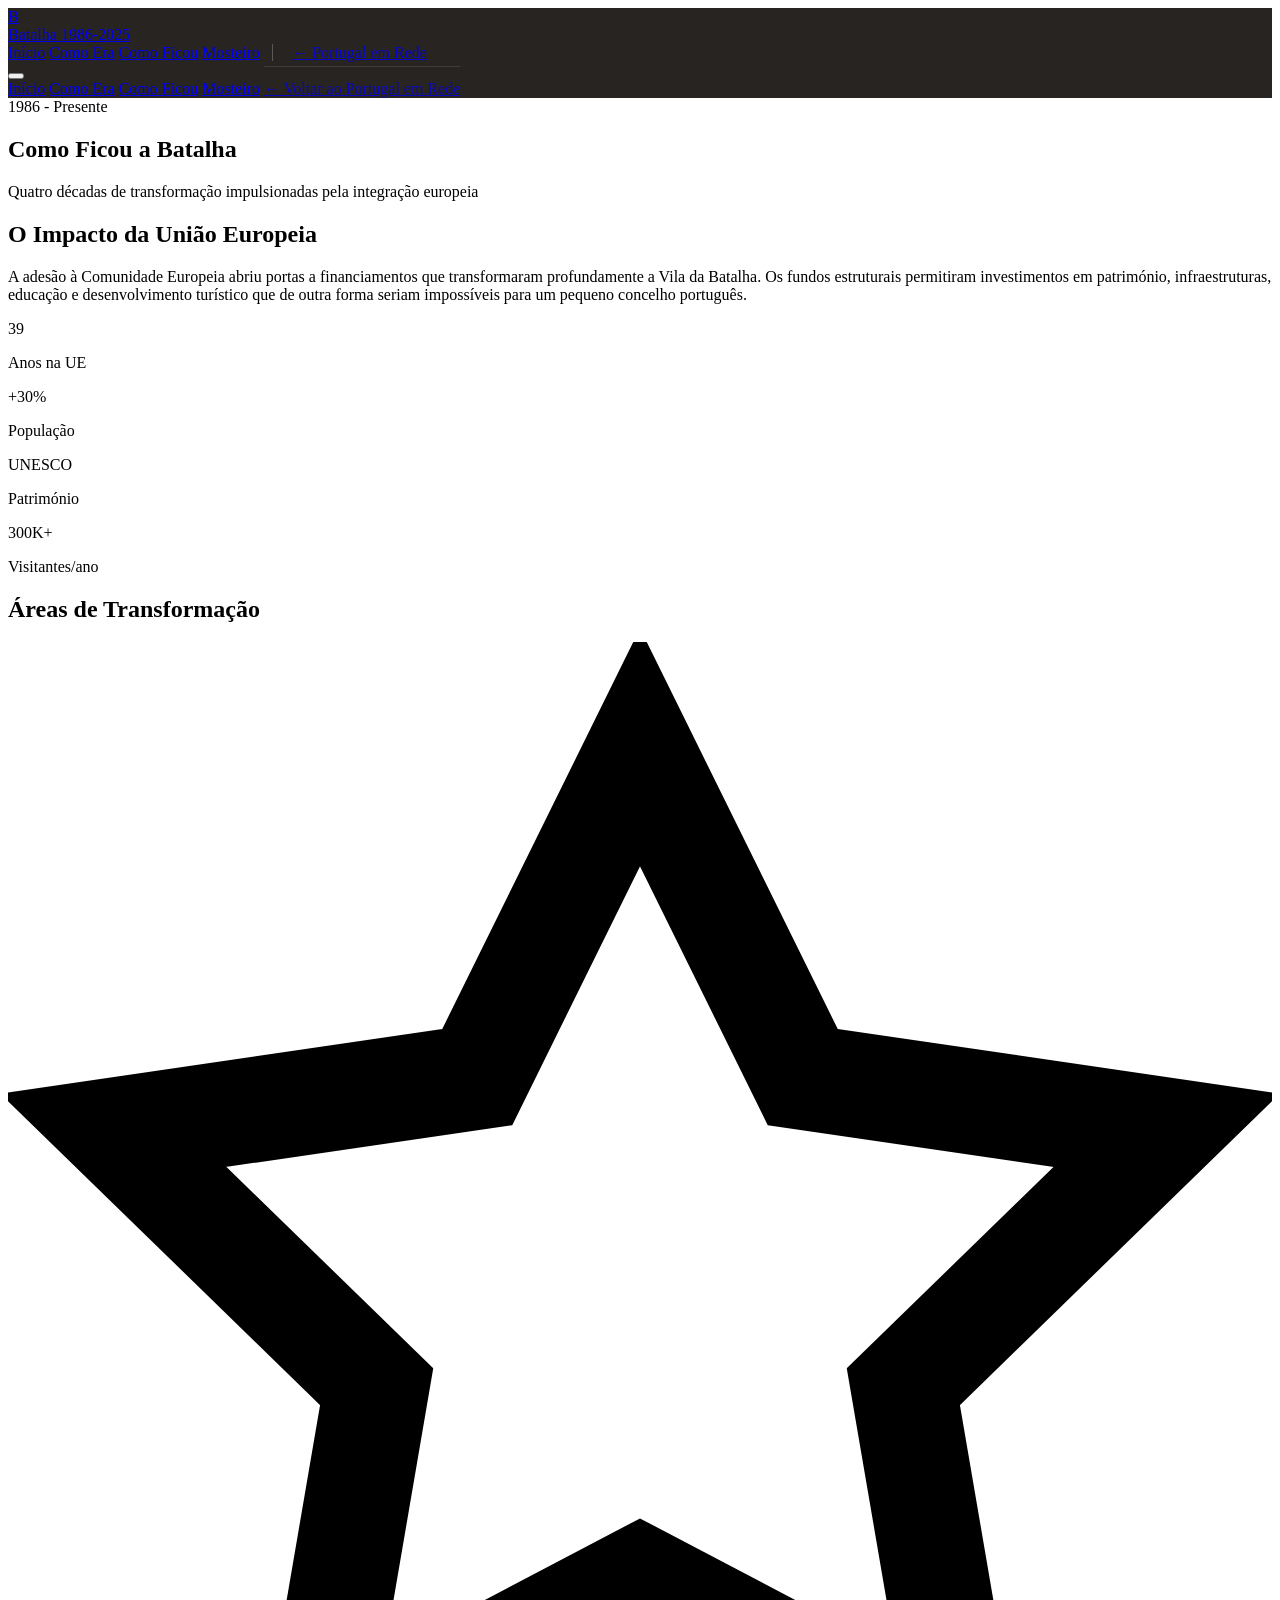
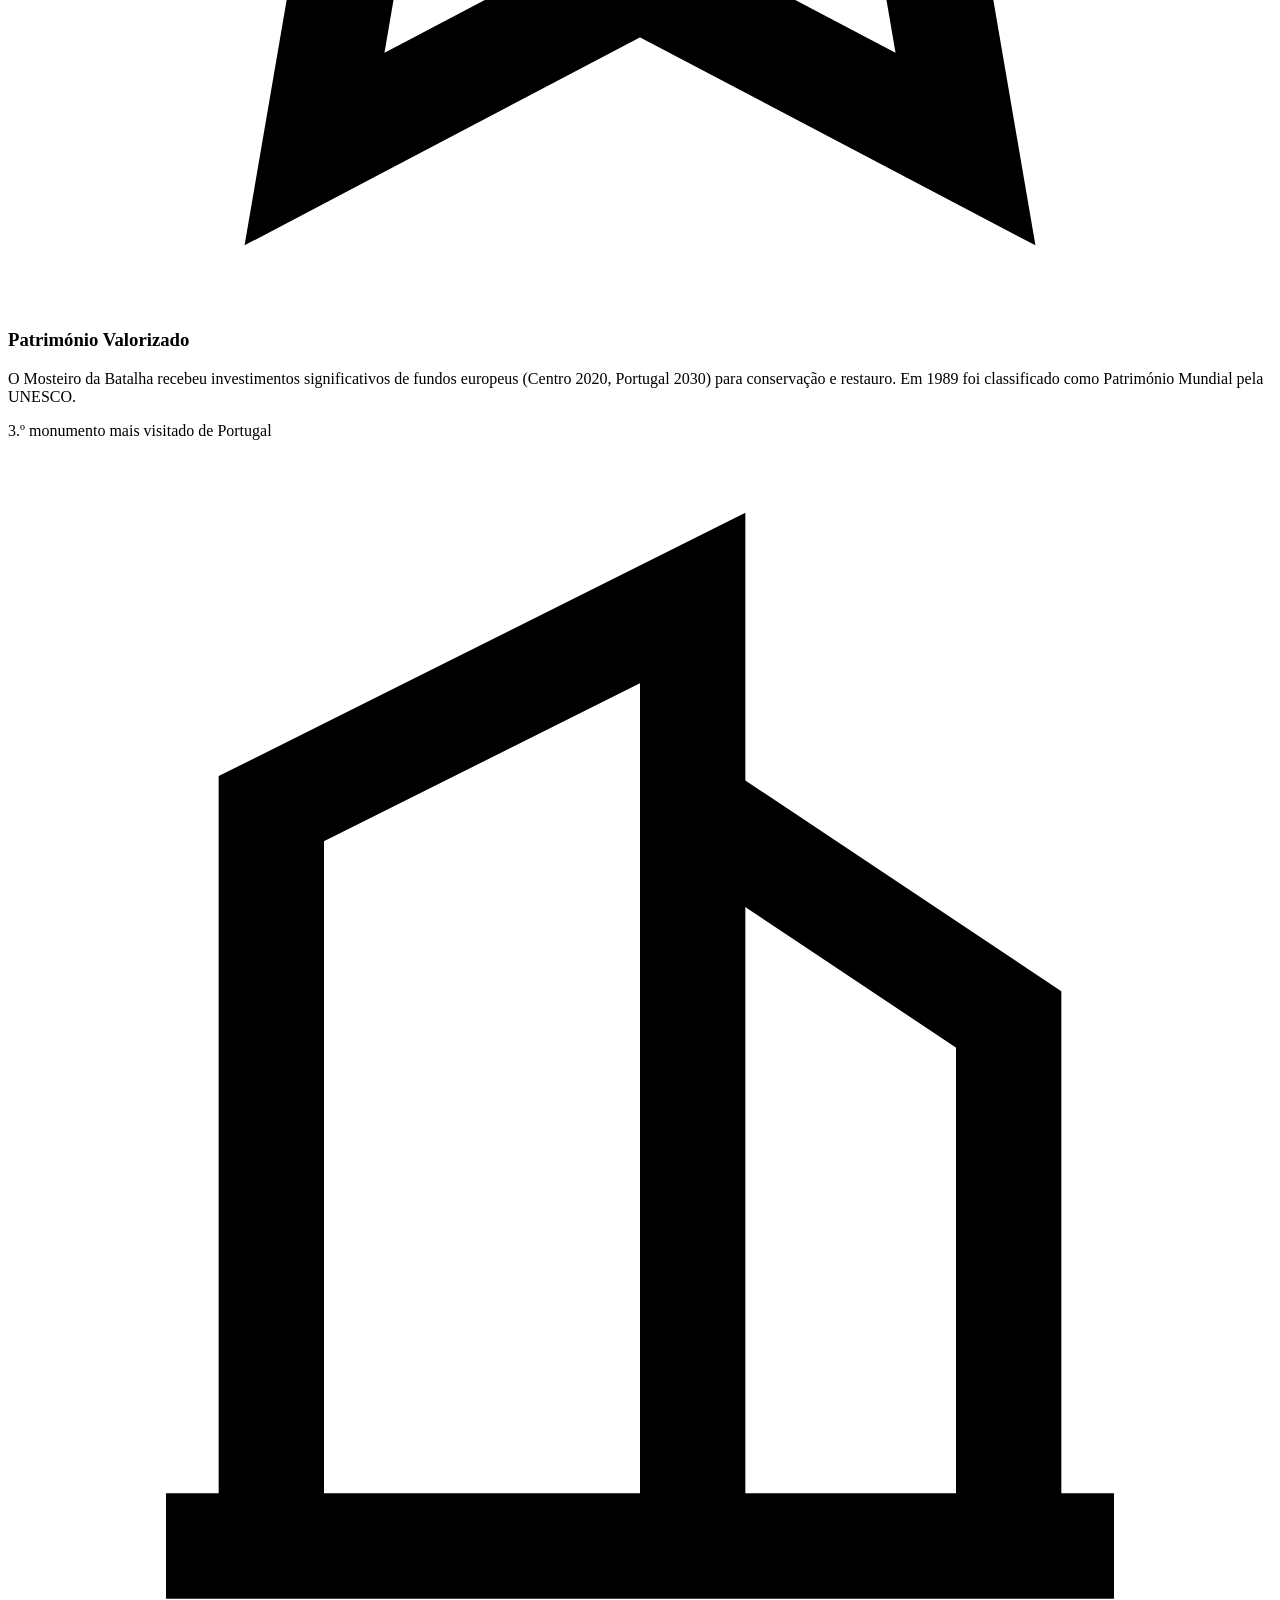
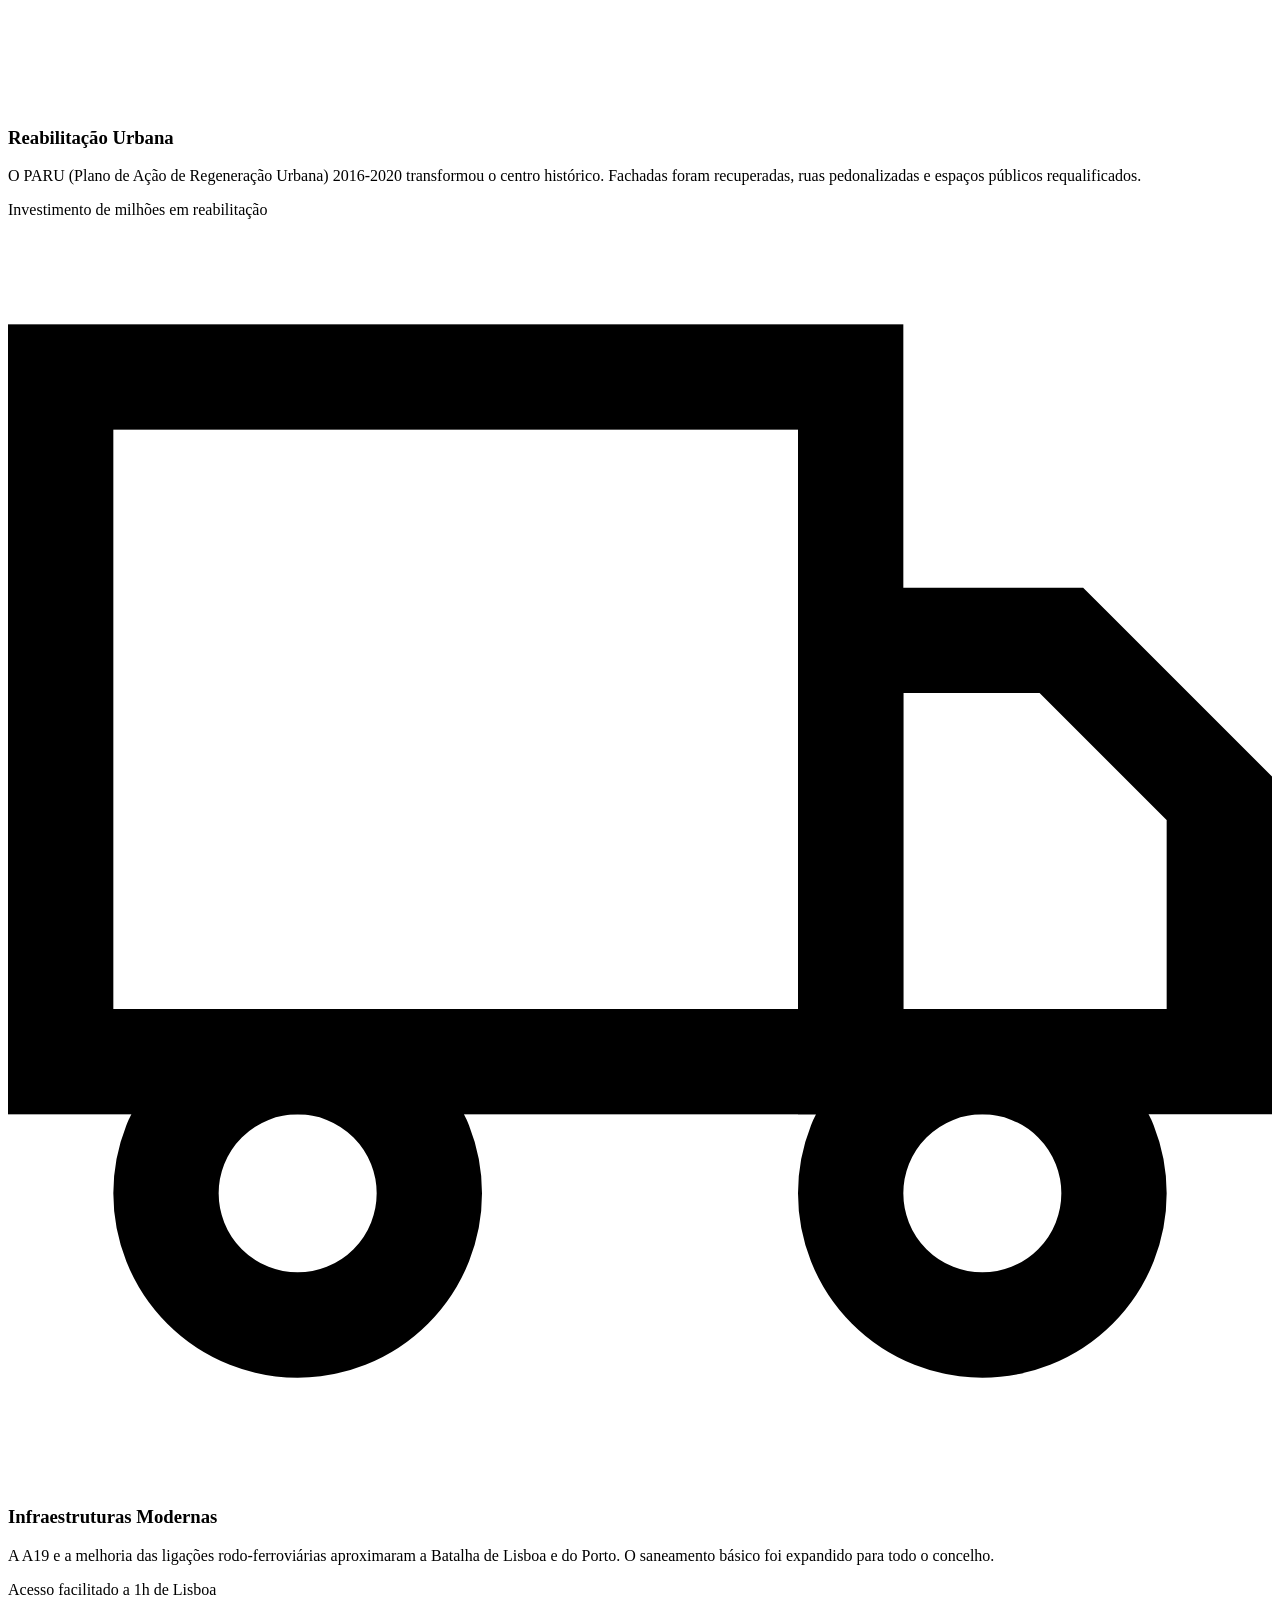
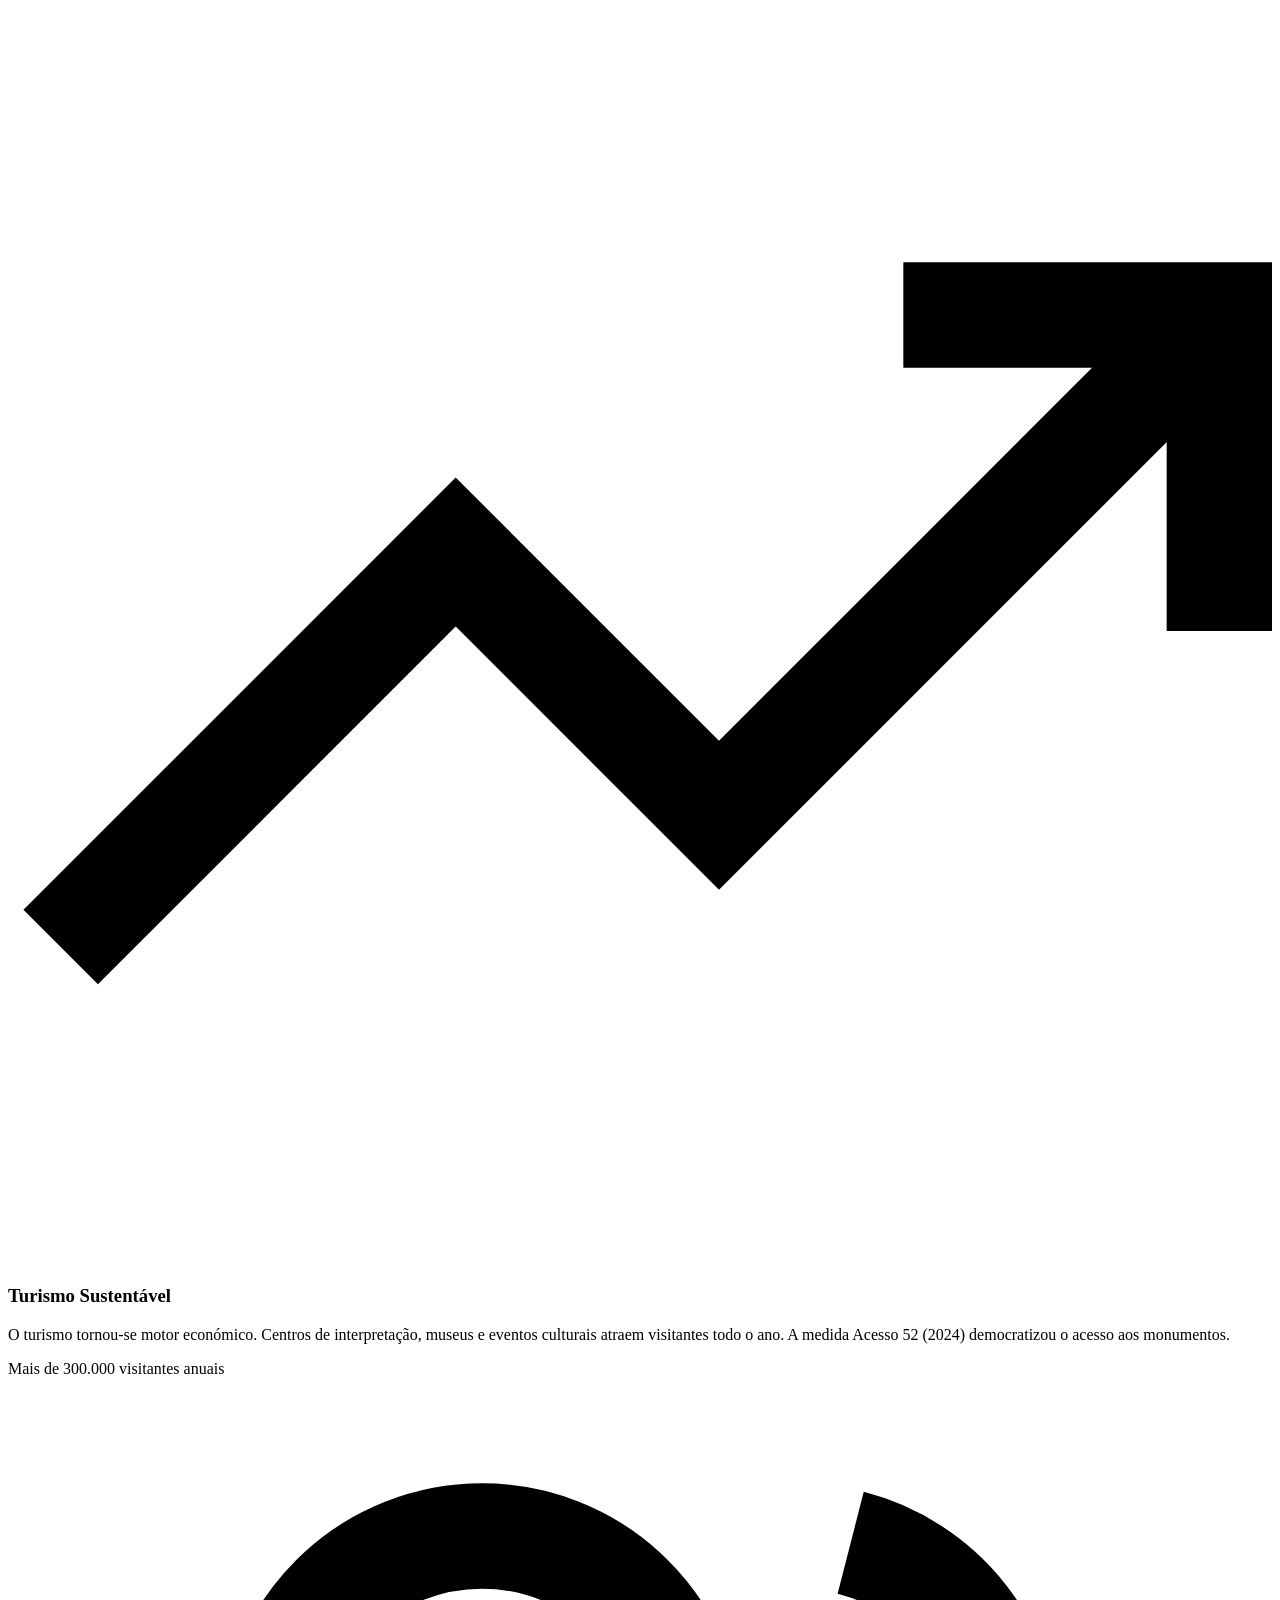
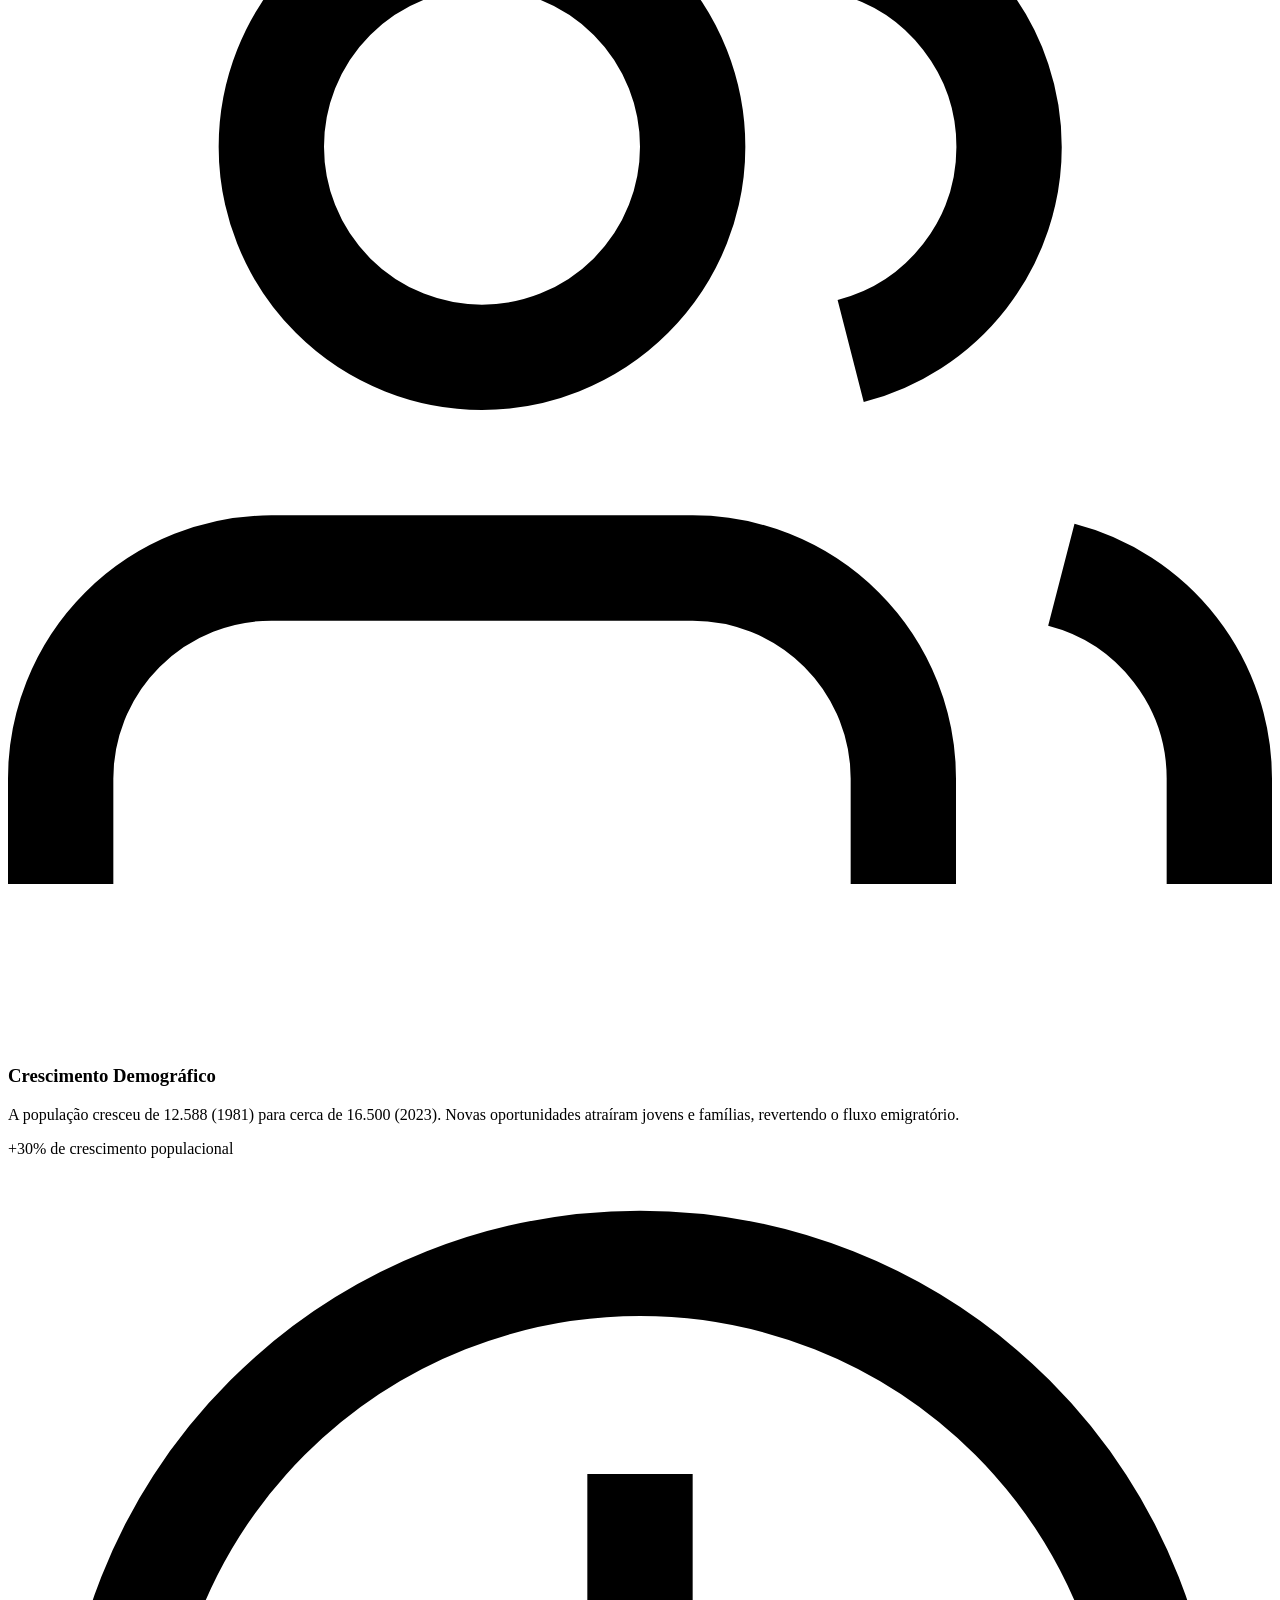
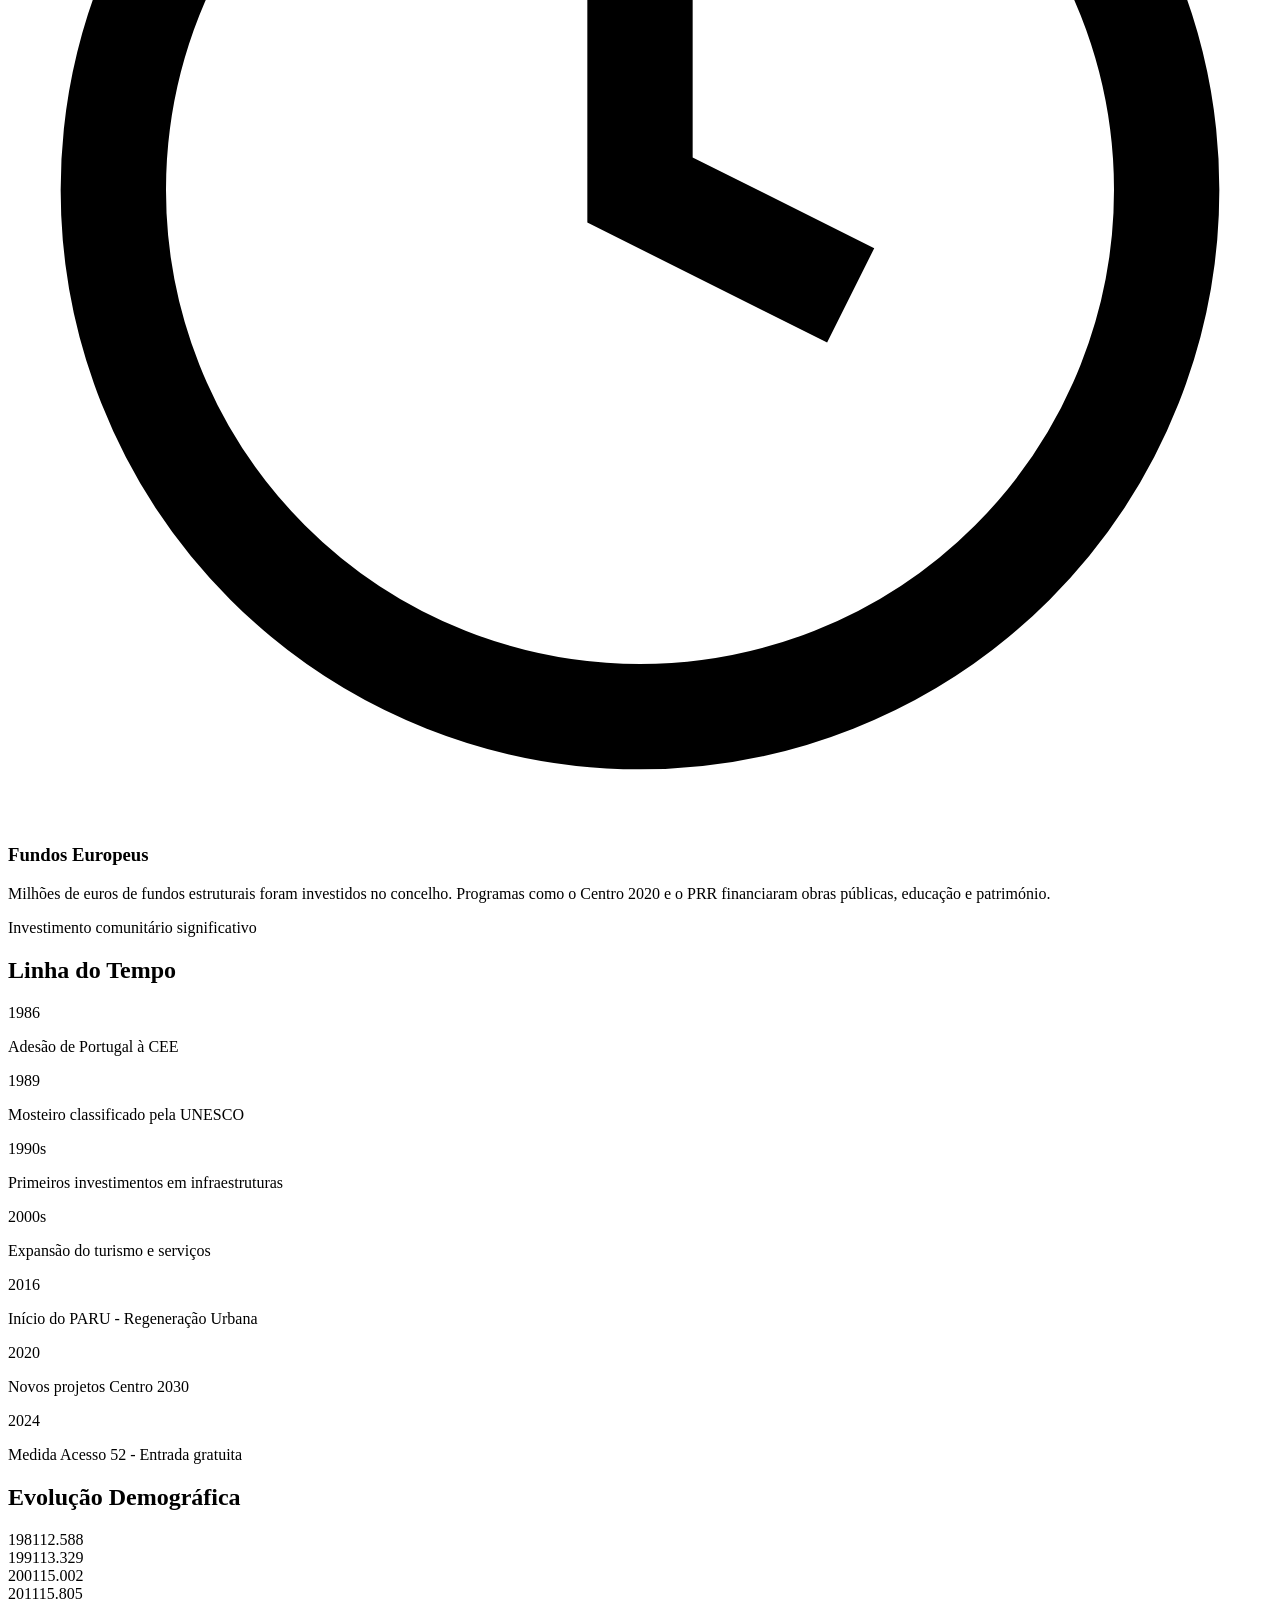
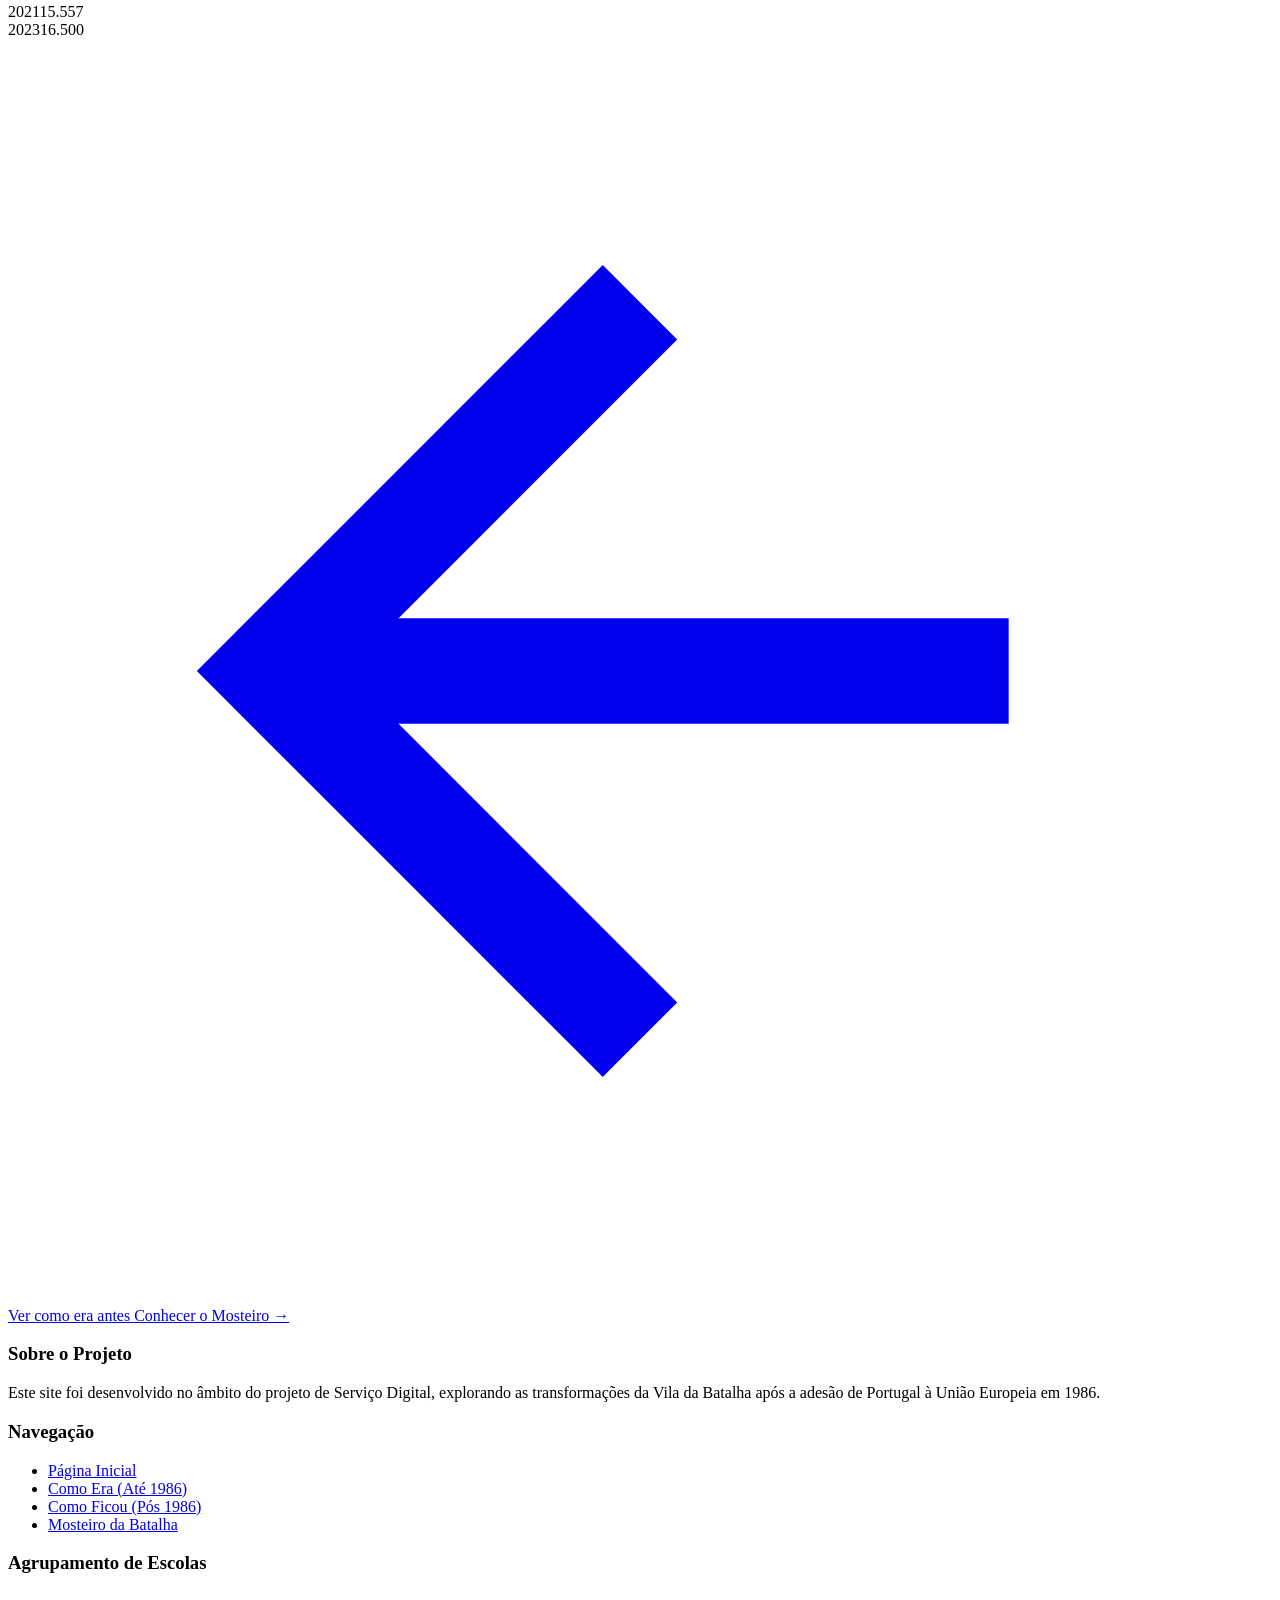
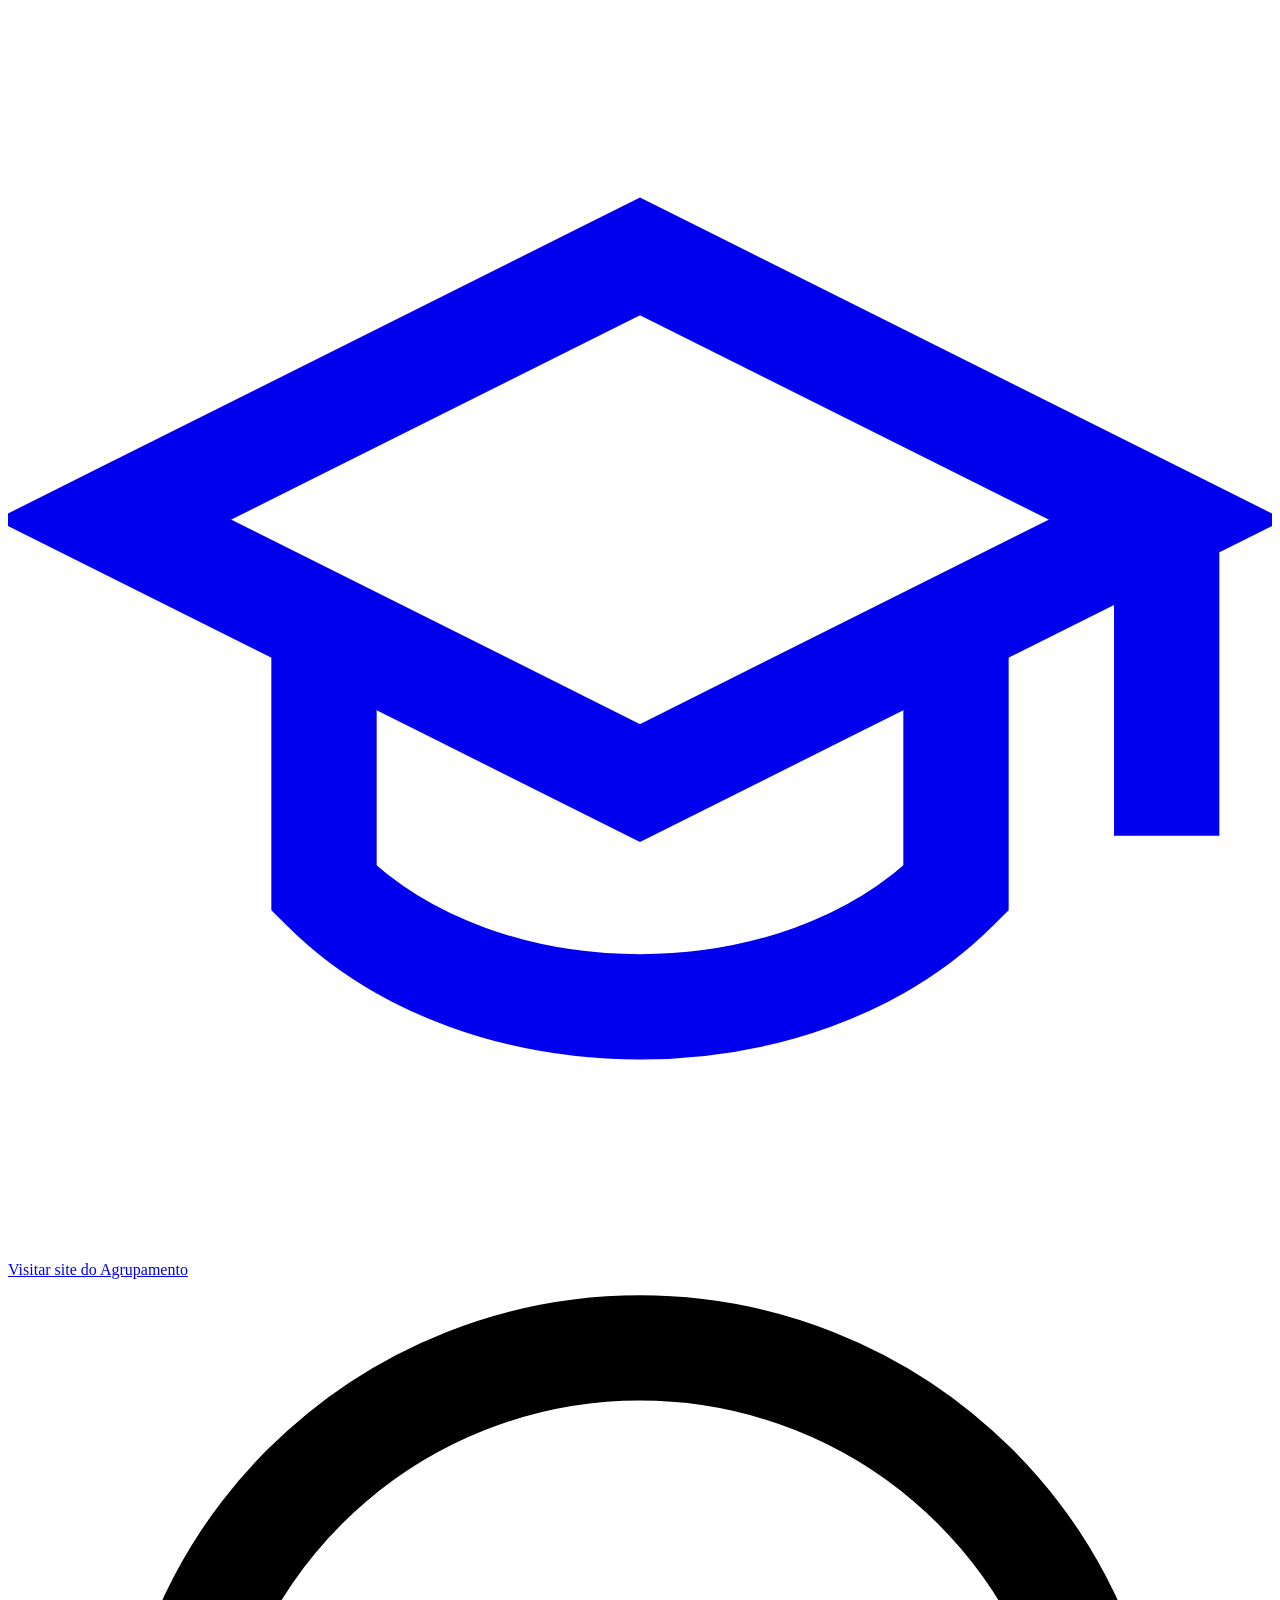
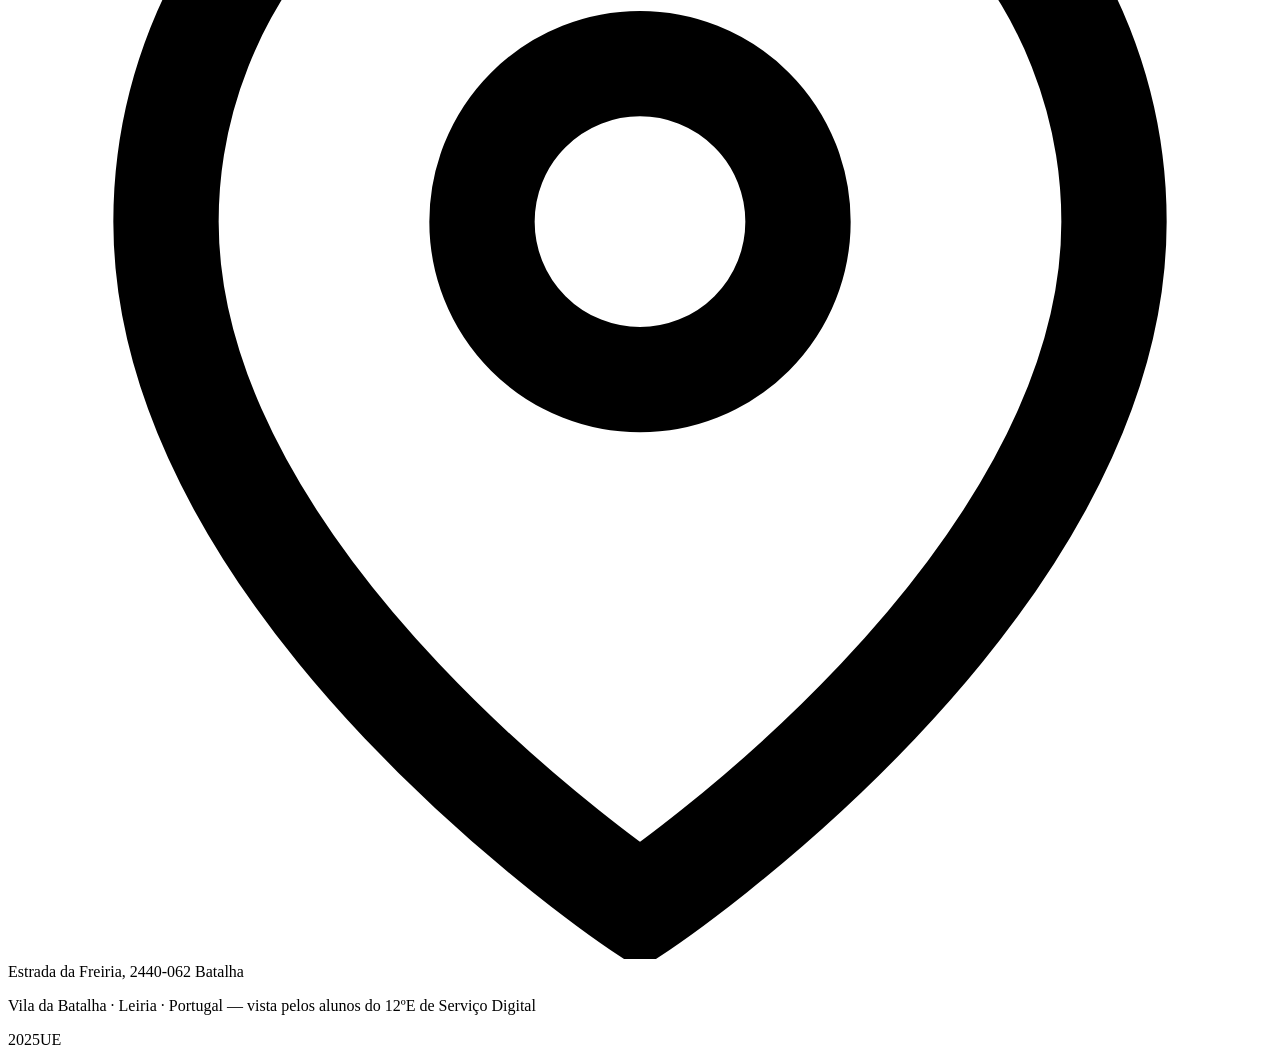
==== site-batalha/depois.html @ b0d3ac48 "upload inicial" ====
<!DOCTYPE html>
<html lang="pt">
<head>
    <meta charset="UTF-8">
    <meta name="viewport" content="width=device-width, initial-scale=1.0">
    <title>Como Ficou - Vila da Batalha depois de 1986</title>
    <link rel="icon" type="image/svg+xml" href="favicon.svg">
    <link rel="stylesheet" href="css/style.css">
    <link href="https://fonts.googleapis.com/css2?family=Playfair+Display:wght@400;500;600;700&family=Inter:wght@300;400;500;600&display=swap" rel="stylesheet">
</head>
<body>
    <header class="header">
        <div class="header-container">
            <a href="index.html" class="logo">
                <div class="logo-icon">B</div>
                <div class="logo-text">
                    <span class="logo-title">Batalha</span>
                    <span class="logo-subtitle">1986-2025</span>
                </div>
            </a>
            <nav class="nav-desktop">
                <a href="index.html" class="nav-link">Início</a>
                <a href="antes.html" class="nav-link">Como Era</a>
                <a href="depois.html" class="nav-link active">Como Ficou</a>
                <a href="mosteiro.html" class="nav-link">Mosteiro</a>
                <a href="../index.html" class="nav-link" style="border-left:1px solid rgba(255,255,255,0.3); padding-left:1.2rem; margin-left:0.5rem; opacity:0.8;">← Portugal em Rede</a>
            </nav>
            <button class="menu-toggle" onclick="toggleMenu()">
                <span class="hamburger"></span>
            </button>
        </div>
        <nav class="nav-mobile" id="navMobile">
            <a href="index.html" class="nav-mobile-link">Início</a>
            <a href="antes.html" class="nav-mobile-link">Como Era</a>
            <a href="depois.html" class="nav-mobile-link active">Como Ficou</a>
            <a href="mosteiro.html" class="nav-mobile-link">Mosteiro</a>
            <a href="../index.html" class="nav-mobile-link" style="opacity:0.75; border-top:1px solid rgba(255,255,255,0.15); margin-top:0.5rem; padding-top:0.8rem;">← Voltar ao Portugal em Rede</a>
        </nav>
    </header>

    <section class="page-hero" style="background-image: url('https://images.pexels.com/photos/15926647/pexels-photo-15926647.jpeg?auto=compress&cs=tinysrgb&w=1920');">
        <div class="page-hero-overlay page-hero-overlay-amber"></div>
        <div class="page-hero-content">
            <span class="page-hero-badge">1986 - Presente</span>
            <h1 class="page-hero-title">Como Ficou a Batalha</h1>
            <p class="page-hero-subtitle">Quatro décadas de transformação impulsionadas pela integração europeia</p>
        </div>
    </section>

    <section class="section section-light">
        <div class="container">
            <div class="impact-box">
                <h2 class="impact-title">O Impacto da União Europeia</h2>
                <p class="impact-text">A adesão à Comunidade Europeia abriu portas a financiamentos que transformaram profundamente a Vila da Batalha. Os fundos estruturais permitiram investimentos em património, infraestruturas, educação e desenvolvimento turístico que de outra forma seriam impossíveis para um pequeno concelho português.</p>
                <div class="impact-stats">
                    <div class="impact-stat"><p class="impact-stat-value">39</p><p class="impact-stat-label">Anos na UE</p></div>
                    <div class="impact-stat"><p class="impact-stat-value">+30%</p><p class="impact-stat-label">População</p></div>
                    <div class="impact-stat"><p class="impact-stat-value">UNESCO</p><p class="impact-stat-label">Património</p></div>
                    <div class="impact-stat"><p class="impact-stat-value">300K+</p><p class="impact-stat-label">Visitantes/ano</p></div>
                </div>
            </div>
        </div>
    </section>

    <section class="section section-gray">
        <div class="container">
            <h2 class="section-title">Áreas de Transformação</h2>
            <div class="transformations-grid">
                <div class="transformation-card">
                    <svg class="transformation-icon" viewBox="0 0 24 24" fill="none" stroke="currentColor" stroke-width="2"><polygon points="12 2 15.09 8.26 22 9.27 17 14.14 18.18 21.02 12 17.77 5.82 21.02 7 14.14 2 9.27 8.91 8.26 12 2"></polygon></svg>
                    <h3 class="transformation-title">Património Valorizado</h3>
                    <p class="transformation-text">O Mosteiro da Batalha recebeu investimentos significativos de fundos europeus (Centro 2020, Portugal 2030) para conservação e restauro. Em 1989 foi classificado como Património Mundial pela UNESCO.</p>
                    <span class="transformation-tag">3.º monumento mais visitado de Portugal</span>
                </div>
                <div class="transformation-card">
                    <svg class="transformation-icon" viewBox="0 0 24 24" fill="none" stroke="currentColor" stroke-width="2"><path d="M3 21h18"></path><path d="M5 21V7l8-4v18"></path><path d="M19 21V11l-6-4"></path></svg>
                    <h3 class="transformation-title">Reabilitação Urbana</h3>
                    <p class="transformation-text">O PARU (Plano de Ação de Regeneração Urbana) 2016-2020 transformou o centro histórico. Fachadas foram recuperadas, ruas pedonalizadas e espaços públicos requalificados.</p>
                    <span class="transformation-tag">Investimento de milhões em reabilitação</span>
                </div>
                <div class="transformation-card">
                    <svg class="transformation-icon" viewBox="0 0 24 24" fill="none" stroke="currentColor" stroke-width="2"><rect x="1" y="3" width="15" height="13"></rect><polygon points="16 8 20 8 23 11 23 16 16 16 16 8"></polygon><circle cx="5.5" cy="18.5" r="2.5"></circle><circle cx="18.5" cy="18.5" r="2.5"></circle></svg>
                    <h3 class="transformation-title">Infraestruturas Modernas</h3>
                    <p class="transformation-text">A A19 e a melhoria das ligações rodo-ferroviárias aproximaram a Batalha de Lisboa e do Porto. O saneamento básico foi expandido para todo o concelho.</p>
                    <span class="transformation-tag">Acesso facilitado a 1h de Lisboa</span>
                </div>
                <div class="transformation-card">
                    <svg class="transformation-icon" viewBox="0 0 24 24" fill="none" stroke="currentColor" stroke-width="2"><polyline points="23 6 13.5 15.5 8.5 10.5 1 18"></polyline><polyline points="17 6 23 6 23 12"></polyline></svg>
                    <h3 class="transformation-title">Turismo Sustentável</h3>
                    <p class="transformation-text">O turismo tornou-se motor económico. Centros de interpretação, museus e eventos culturais atraem visitantes todo o ano. A medida Acesso 52 (2024) democratizou o acesso aos monumentos.</p>
                    <span class="transformation-tag">Mais de 300.000 visitantes anuais</span>
                </div>
                <div class="transformation-card">
                    <svg class="transformation-icon" viewBox="0 0 24 24" fill="none" stroke="currentColor" stroke-width="2"><path d="M17 21v-2a4 4 0 0 0-4-4H5a4 4 0 0 0-4 4v2"></path><circle cx="9" cy="7" r="4"></circle><path d="M23 21v-2a4 4 0 0 0-3-3.87"></path><path d="M16 3.13a4 4 0 0 1 0 7.75"></path></svg>
                    <h3 class="transformation-title">Crescimento Demográfico</h3>
                    <p class="transformation-text">A população cresceu de 12.588 (1981) para cerca de 16.500 (2023). Novas oportunidades atraíram jovens e famílias, revertendo o fluxo emigratório.</p>
                    <span class="transformation-tag">+30% de crescimento populacional</span>
                </div>
                <div class="transformation-card">
                    <svg class="transformation-icon" viewBox="0 0 24 24" fill="none" stroke="currentColor" stroke-width="2"><circle cx="12" cy="12" r="10"></circle><path d="M12 6v6l4 2"></path></svg>
                    <h3 class="transformation-title">Fundos Europeus</h3>
                    <p class="transformation-text">Milhões de euros de fundos estruturais foram investidos no concelho. Programas como o Centro 2020 e o PRR financiaram obras públicas, educação e património.</p>
                    <span class="transformation-tag">Investimento comunitário significativo</span>
                </div>
            </div>
        </div>
    </section>

    <section class="section section-light">
        <div class="container container-narrow">
            <h2 class="section-title">Linha do Tempo</h2>
            <div class="timeline-vertical">
                <div class="timeline-v-item"><div class="timeline-v-dot"></div><div class="timeline-v-content"><span class="timeline-v-year">1986</span><p class="timeline-v-text">Adesão de Portugal à CEE</p></div></div>
                <div class="timeline-v-item"><div class="timeline-v-dot"></div><div class="timeline-v-content"><span class="timeline-v-year">1989</span><p class="timeline-v-text">Mosteiro classificado pela UNESCO</p></div></div>
                <div class="timeline-v-item"><div class="timeline-v-dot"></div><div class="timeline-v-content"><span class="timeline-v-year">1990s</span><p class="timeline-v-text">Primeiros investimentos em infraestruturas</p></div></div>
                <div class="timeline-v-item"><div class="timeline-v-dot"></div><div class="timeline-v-content"><span class="timeline-v-year">2000s</span><p class="timeline-v-text">Expansão do turismo e serviços</p></div></div>
                <div class="timeline-v-item"><div class="timeline-v-dot"></div><div class="timeline-v-content"><span class="timeline-v-year">2016</span><p class="timeline-v-text">Início do PARU - Regeneração Urbana</p></div></div>
                <div class="timeline-v-item"><div class="timeline-v-dot"></div><div class="timeline-v-content"><span class="timeline-v-year">2020</span><p class="timeline-v-text">Novos projetos Centro 2030</p></div></div>
                <div class="timeline-v-item"><div class="timeline-v-dot"></div><div class="timeline-v-content"><span class="timeline-v-year">2024</span><p class="timeline-v-text">Medida Acesso 52 - Entrada gratuita</p></div></div>
            </div>
        </div>
    </section>

    <section class="section section-dark">
        <div class="container">
            <h2 class="section-title section-title-light">Evolução Demográfica</h2>
            <div class="chart-container">
                <div class="chart-bar" style="height: 40%;"><div class="chart-bar-fill"></div><span class="chart-label">1981</span><span class="chart-value">12.588</span></div>
                <div class="chart-bar" style="height: 50%;"><div class="chart-bar-fill"></div><span class="chart-label">1991</span><span class="chart-value">13.329</span></div>
                <div class="chart-bar" style="height: 65%;"><div class="chart-bar-fill"></div><span class="chart-label">2001</span><span class="chart-value">15.002</span></div>
                <div class="chart-bar" style="height: 75%;"><div class="chart-bar-fill"></div><span class="chart-label">2011</span><span class="chart-value">15.805</span></div>
                <div class="chart-bar" style="height: 72%;"><div class="chart-bar-fill"></div><span class="chart-label">2021</span><span class="chart-value">15.557</span></div>
                <div class="chart-bar" style="height: 85%;"><div class="chart-bar-fill"></div><span class="chart-label">2023</span><span class="chart-value">16.500</span></div>
            </div>
        </div>
    </section>

    <section class="nav-section">
        <div class="container">
            <div class="nav-buttons">
                <a href="antes.html" class="nav-link-back">
                    <svg class="nav-link-icon" viewBox="0 0 24 24" fill="none" stroke="currentColor" stroke-width="2"><line x1="19" y1="12" x2="5" y2="12"></line><polyline points="12 19 5 12 12 5"></polyline></svg>
                    Ver como era antes
                </a>
                <a href="mosteiro.html" class="btn btn-primary">Conhecer o Mosteiro →</a>
            </div>
        </div>
    </section>

    <footer class="footer">
        <div class="container">
            <div class="footer-grid">
                <div class="footer-col">
                    <h3 class="footer-title">Sobre o Projeto</h3>
                    <p class="footer-text">Este site foi desenvolvido no âmbito do projeto de Serviço Digital, explorando as transformações da Vila da Batalha após a adesão de Portugal à União Europeia em 1986.</p>
                </div>
                <div class="footer-col">
                    <h3 class="footer-title">Navegação</h3>
                    <ul class="footer-nav">
                        <li><a href="index.html">Página Inicial</a></li>
                        <li><a href="antes.html">Como Era (Até 1986)</a></li>
                        <li><a href="depois.html">Como Ficou (Pós 1986)</a></li>
                        <li><a href="mosteiro.html">Mosteiro da Batalha</a></li>
                    </ul>
                </div>
                <div class="footer-col">
                    <h3 class="footer-title">Agrupamento de Escolas</h3>
                    <a href="https://agbatalha.pt/portal/" target="_blank" rel="noopener noreferrer" class="footer-btn">
                        <svg class="footer-btn-icon" viewBox="0 0 24 24" fill="none" stroke="currentColor" stroke-width="2"><path d="M22 10v6M2 10l10-5 10 5-10 5z"></path><path d="M6 12v5c3 3 9 3 12 0v-5"></path></svg>
                        Visitar site do Agrupamento
                    </a>
                    <p class="footer-address">
                        <svg class="footer-address-icon" viewBox="0 0 24 24" fill="none" stroke="currentColor" stroke-width="2"><path d="M21 10c0 7-9 13-9 13s-9-6-9-13a9 9 0 0 1 18 0z"></path><circle cx="12" cy="10" r="3"></circle></svg>
                        Estrada da Freiria, 2440-062 Batalha
                    </p>
                </div>
            </div>
        </div>
        <div class="footer-bottom">
            <div class="container">
                <p class="footer-credits">Vila da Batalha · Leiria · Portugal — vista pelos alunos do 12ºE de Serviço Digital</p>
                <div class="footer-year"><span>2025</span><span class="eu-badge">UE</span></div>
            </div>
        </div>
    </footer>
    <script src="js/main.js"></script>
</body>
</html>
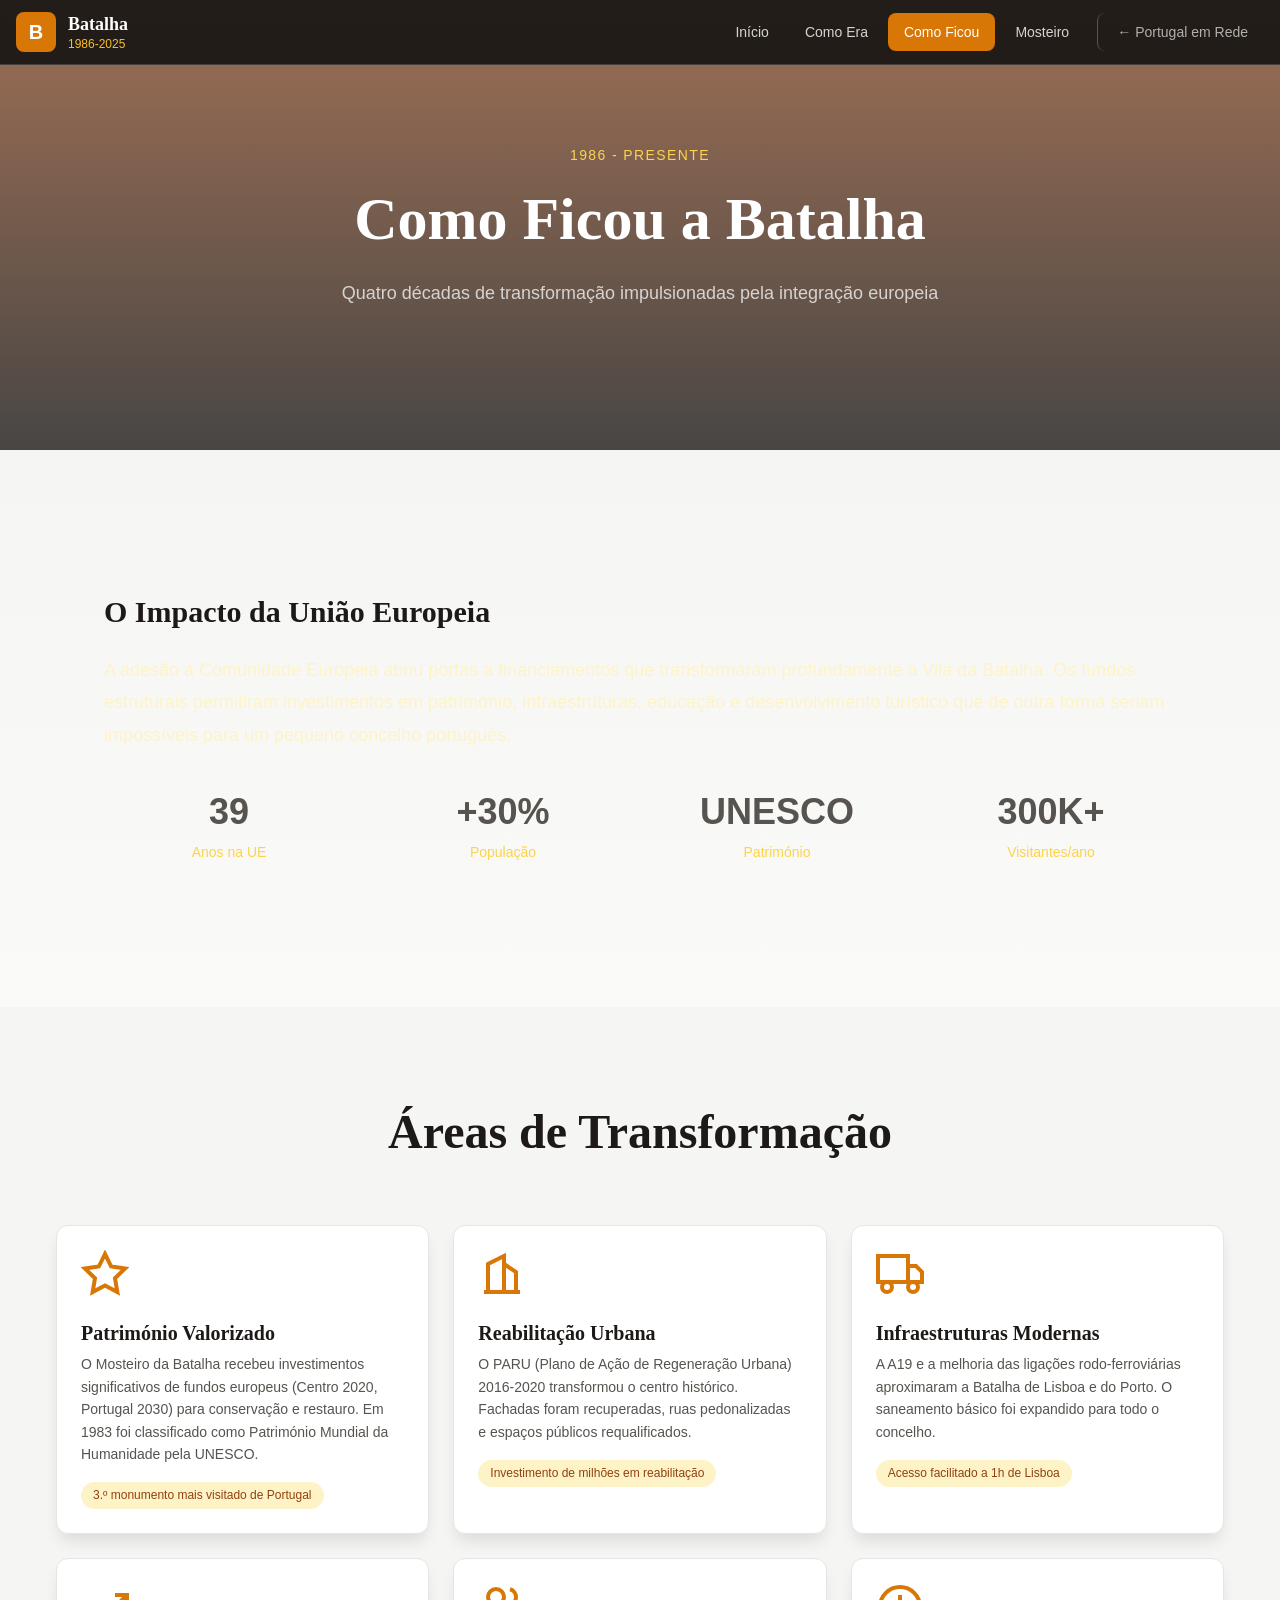
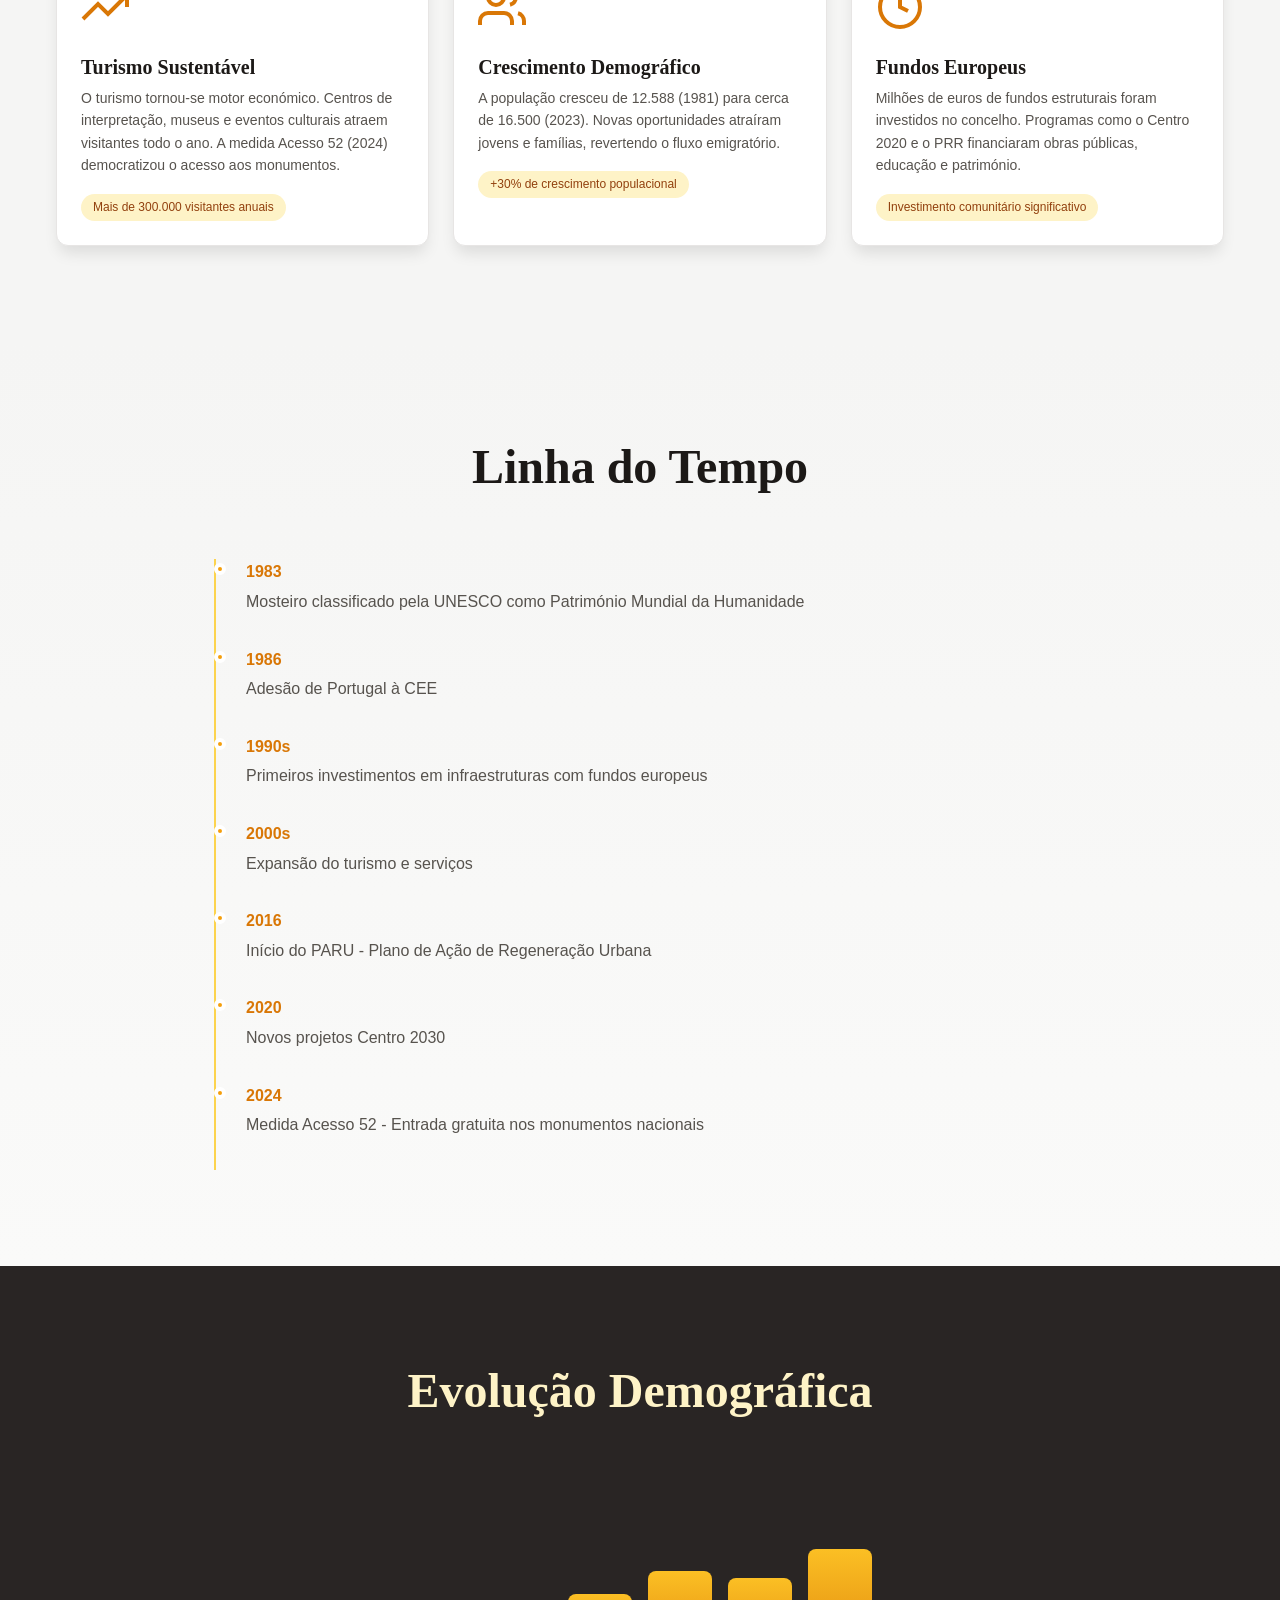
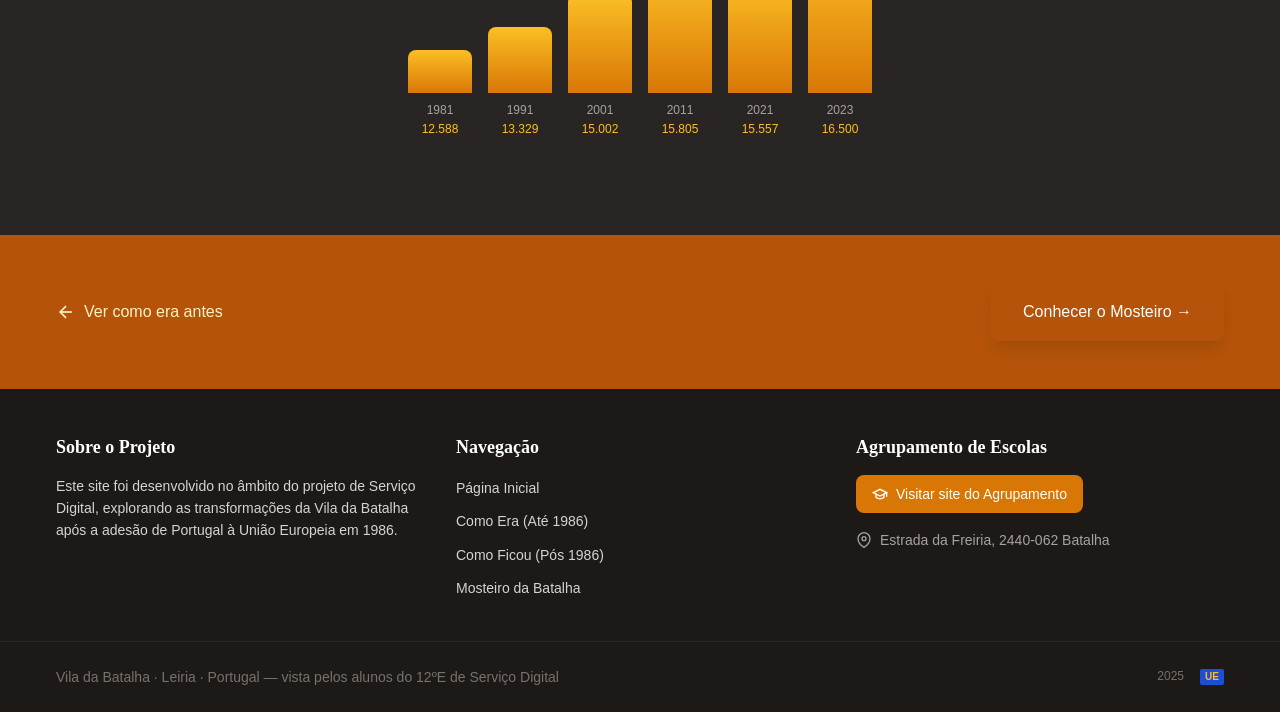
==== commit c46672cd: "Add files via upload" ====
--- a/site-batalha/depois.html
+++ b/site-batalha/depois.html
@@ -69,7 +69,7 @@
                 <div class="transformation-card">
                     <svg class="transformation-icon" viewBox="0 0 24 24" fill="none" stroke="currentColor" stroke-width="2"><polygon points="12 2 15.09 8.26 22 9.27 17 14.14 18.18 21.02 12 17.77 5.82 21.02 7 14.14 2 9.27 8.91 8.26 12 2"></polygon></svg>
                     <h3 class="transformation-title">Património Valorizado</h3>
-                    <p class="transformation-text">O Mosteiro da Batalha recebeu investimentos significativos de fundos europeus (Centro 2020, Portugal 2030) para conservação e restauro. Em 1989 foi classificado como Património Mundial pela UNESCO.</p>
+                    <p class="transformation-text">O Mosteiro da Batalha recebeu investimentos significativos de fundos europeus (Centro 2020, Portugal 2030) para conservação e restauro. Em 1983 foi classificado como Património Mundial da Humanidade pela UNESCO.</p>
                     <span class="transformation-tag">3.º monumento mais visitado de Portugal</span>
                 </div>
                 <div class="transformation-card">
@@ -110,13 +110,13 @@
         <div class="container container-narrow">
             <h2 class="section-title">Linha do Tempo</h2>
             <div class="timeline-vertical">
+                <div class="timeline-v-item"><div class="timeline-v-dot"></div><div class="timeline-v-content"><span class="timeline-v-year">1983</span><p class="timeline-v-text">Mosteiro classificado pela UNESCO como Património Mundial da Humanidade</p></div></div>
                 <div class="timeline-v-item"><div class="timeline-v-dot"></div><div class="timeline-v-content"><span class="timeline-v-year">1986</span><p class="timeline-v-text">Adesão de Portugal à CEE</p></div></div>
-                <div class="timeline-v-item"><div class="timeline-v-dot"></div><div class="timeline-v-content"><span class="timeline-v-year">1989</span><p class="timeline-v-text">Mosteiro classificado pela UNESCO</p></div></div>
-                <div class="timeline-v-item"><div class="timeline-v-dot"></div><div class="timeline-v-content"><span class="timeline-v-year">1990s</span><p class="timeline-v-text">Primeiros investimentos em infraestruturas</p></div></div>
+                <div class="timeline-v-item"><div class="timeline-v-dot"></div><div class="timeline-v-content"><span class="timeline-v-year">1990s</span><p class="timeline-v-text">Primeiros investimentos em infraestruturas com fundos europeus</p></div></div>
                 <div class="timeline-v-item"><div class="timeline-v-dot"></div><div class="timeline-v-content"><span class="timeline-v-year">2000s</span><p class="timeline-v-text">Expansão do turismo e serviços</p></div></div>
-                <div class="timeline-v-item"><div class="timeline-v-dot"></div><div class="timeline-v-content"><span class="timeline-v-year">2016</span><p class="timeline-v-text">Início do PARU - Regeneração Urbana</p></div></div>
+                <div class="timeline-v-item"><div class="timeline-v-dot"></div><div class="timeline-v-content"><span class="timeline-v-year">2016</span><p class="timeline-v-text">Início do PARU - Plano de Ação de Regeneração Urbana</p></div></div>
                 <div class="timeline-v-item"><div class="timeline-v-dot"></div><div class="timeline-v-content"><span class="timeline-v-year">2020</span><p class="timeline-v-text">Novos projetos Centro 2030</p></div></div>
-                <div class="timeline-v-item"><div class="timeline-v-dot"></div><div class="timeline-v-content"><span class="timeline-v-year">2024</span><p class="timeline-v-text">Medida Acesso 52 - Entrada gratuita</p></div></div>
+                <div class="timeline-v-item"><div class="timeline-v-dot"></div><div class="timeline-v-content"><span class="timeline-v-year">2024</span><p class="timeline-v-text">Medida Acesso 52 - Entrada gratuita nos monumentos nacionais</p></div></div>
             </div>
         </div>
     </section>
--- a/site-batalha/css/style.css
+++ b/site-batalha/css/style.css
@@ -0,0 +1,1533 @@
+/* ========================================
+   Vila da Batalha - CSS Styles
+   ======================================== */
+
+/* Reset & Base */
+*, *::before, *::after {
+    box-sizing: border-box;
+    margin: 0;
+    padding: 0;
+}
+
+html {
+    scroll-behavior: smooth;
+}
+
+body {
+    font-family: 'Inter', -apple-system, BlinkMacSystemFont, sans-serif;
+    -webkit-font-smoothing: antialiased;
+    -moz-osx-font-smoothing: grayscale;
+    line-height: 1.6;
+    color: #57534e;
+    background-color: #fafaf9;
+}
+
+h1, h2, h3, h4, h5, h6 {
+    font-family: 'Playfair Display', Georgia, serif;
+    color: #1c1917;
+    line-height: 1.2;
+}
+
+::selection {
+    background-color: #d97706;
+    color: white;
+}
+
+/* Container */
+.container {
+    max-width: 1200px;
+    margin: 0 auto;
+    padding: 0 1rem;
+}
+
+.container-narrow {
+    max-width: 900px;
+}
+
+/* ========================================
+   Header
+   ======================================== */
+.header {
+    position: fixed;
+    top: 0;
+    left: 0;
+    right: 0;
+    z-index: 1000;
+    background-color: rgba(28, 25, 23, 0.95);
+    backdrop-filter: blur(8px);
+    border-bottom: 1px solid #44403c;
+}
+
+.header-container {
+    max-width: 1280px;
+    margin: 0 auto;
+    padding: 0 1rem;
+    display: flex;
+    align-items: center;
+    justify-content: space-between;
+    height: 64px;
+}
+
+.logo {
+    display: flex;
+    align-items: center;
+    gap: 0.75rem;
+    text-decoration: none;
+}
+
+.logo-icon {
+    width: 40px;
+    height: 40px;
+    background-color: #d97706;
+    border-radius: 8px;
+    display: flex;
+    align-items: center;
+    justify-content: center;
+    color: white;
+    font-weight: 700;
+    font-size: 1.25rem;
+}
+
+.logo-text {
+    display: none;
+}
+
+@media (min-width: 640px) {
+    .logo-text {
+        display: block;
+    }
+}
+
+.logo-title {
+    color: white;
+    font-family: 'Playfair Display', serif;
+    font-weight: 600;
+    font-size: 1.125rem;
+}
+
+.logo-subtitle {
+    color: #fbbf24;
+    font-size: 0.75rem;
+    display: block;
+    margin-top: -4px;
+}
+
+/* Desktop Navigation */
+.nav-desktop {
+    display: none;
+}
+
+@media (min-width: 768px) {
+    .nav-desktop {
+        display: flex;
+        align-items: center;
+        gap: 0.25rem;
+    }
+}
+
+.nav-link {
+    padding: 0.5rem 1rem;
+    border-radius: 8px;
+    font-size: 0.875rem;
+    font-weight: 500;
+    text-decoration: none;
+    color: #d6d3d1;
+    transition: all 0.2s;
+}
+
+.nav-link:hover {
+    color: white;
+    background-color: #292524;
+}
+
+.nav-link.active {
+    background-color: #d97706;
+    color: white;
+}
+
+/* Mobile Menu Toggle */
+.menu-toggle {
+    display: flex;
+    align-items: center;
+    justify-content: center;
+    width: 40px;
+    height: 40px;
+    background: none;
+    border: none;
+    cursor: pointer;
+    padding: 0.5rem;
+}
+
+@media (min-width: 768px) {
+    .menu-toggle {
+        display: none;
+    }
+}
+
+.hamburger {
+    display: block;
+    width: 24px;
+    height: 2px;
+    background-color: #d6d3d1;
+    position: relative;
+}
+
+.hamburger::before,
+.hamburger::after {
+    content: '';
+    position: absolute;
+    width: 24px;
+    height: 2px;
+    background-color: #d6d3d1;
+    left: 0;
+}
+
+.hamburger::before {
+    top: -8px;
+}
+
+.hamburger::after {
+    top: 8px;
+}
+
+/* Mobile Navigation */
+.nav-mobile {
+    display: none;
+    background-color: #292524;
+    border-bottom: 1px solid #44403c;
+    padding: 1rem;
+}
+
+.nav-mobile.open {
+    display: block;
+}
+
+.nav-mobile-link {
+    display: flex;
+    align-items: center;
+    gap: 0.75rem;
+    padding: 0.75rem 1rem;
+    border-radius: 8px;
+    text-decoration: none;
+    color: #d6d3d1;
+    transition: all 0.2s;
+    margin-bottom: 0.5rem;
+}
+
+.nav-mobile-link:hover {
+    color: white;
+    background-color: #44403c;
+}
+
+.nav-mobile-link.active {
+    background-color: #d97706;
+    color: white;
+}
+
+/* ========================================
+   Hero Section
+   ======================================== */
+.hero {
+    position: relative;
+    min-height: 90vh;
+    display: flex;
+    align-items: center;
+    justify-content: center;
+    overflow: hidden;
+}
+
+.hero-bg {
+    position: absolute;
+    inset: 0;
+    background-size: cover;
+    background-position: center;
+}
+
+.hero-overlay {
+    position: absolute;
+    inset: 0;
+    background: linear-gradient(to bottom, 
+        rgba(28, 25, 23, 0.7), 
+        rgba(28, 25, 23, 0.5), 
+        rgba(28, 25, 23, 0.8));
+}
+
+.hero-content {
+    position: relative;
+    z-index: 10;
+    text-align: center;
+    padding: 1rem;
+    max-width: 80rem;
+    margin: 0 auto;
+}
+
+.hero-badge {
+    display: inline-block;
+    padding: 0.5rem 1rem;
+    background-color: rgba(217, 119, 6, 0.9);
+    color: #fef3c7;
+    font-size: 0.875rem;
+    font-weight: 500;
+    border-radius: 9999px;
+    margin-bottom: 1.5rem;
+    letter-spacing: 0.025em;
+}
+
+.hero-title {
+    font-size: 3rem;
+    font-weight: 700;
+    color: white;
+    margin-bottom: 1.5rem;
+    line-height: 1.1;
+}
+
+@media (min-width: 768px) {
+    .hero-title {
+        font-size: 5rem;
+    }
+}
+
+@media (min-width: 1024px) {
+    .hero-title {
+        font-size: 6rem;
+    }
+}
+
+.hero-subtitle {
+    font-size: 1.25rem;
+    color: #e7e5e4;
+    margin-bottom: 1rem;
+    font-weight: 300;
+}
+
+@media (min-width: 768px) {
+    .hero-subtitle {
+        font-size: 1.5rem;
+    }
+}
+
+.hero-description {
+    font-size: 1.125rem;
+    color: rgba(251, 191, 36, 0.8);
+    margin-bottom: 2.5rem;
+    max-width: 42rem;
+    margin-left: auto;
+    margin-right: auto;
+}
+
+.hero-buttons {
+    display: flex;
+    flex-wrap: wrap;
+    justify-content: center;
+    gap: 1rem;
+}
+
+/* Buttons */
+.btn {
+    display: inline-block;
+    padding: 1rem 2rem;
+    font-weight: 500;
+    border-radius: 8px;
+    text-decoration: none;
+    transition: all 0.3s;
+}
+
+.btn-primary {
+    background-color: #b45309;
+    color: white;
+    box-shadow: 0 10px 15px -3px rgba(0, 0, 0, 0.1);
+}
+
+.btn-primary:hover {
+    background-color: #92400e;
+    transform: scale(1.05);
+}
+
+.btn-secondary {
+    background-color: rgba(255, 255, 255, 0.1);
+    color: white;
+    border: 1px solid rgba(255, 255, 255, 0.3);
+    backdrop-filter: blur(4px);
+}
+
+.btn-secondary:hover {
+    background-color: rgba(255, 255, 255, 0.2);
+    transform: scale(1.05);
+}
+
+/* Scroll Indicator */
+.scroll-indicator {
+    position: absolute;
+    bottom: 2rem;
+    left: 50%;
+    transform: translateX(-50%);
+    animation: bounce 2s infinite;
+}
+
+@keyframes bounce {
+    0%, 100% { transform: translateX(-50%) translateY(0); }
+    50% { transform: translateX(-50%) translateY(10px); }
+}
+
+.scroll-mouse {
+    width: 24px;
+    height: 40px;
+    border: 2px solid rgba(255, 255, 255, 0.5);
+    border-radius: 9999px;
+    display: flex;
+    justify-content: center;
+}
+
+.scroll-wheel {
+    width: 6px;
+    height: 12px;
+    background-color: rgba(255, 255, 255, 0.7);
+    border-radius: 9999px;
+    margin-top: 8px;
+}
+
+/* ========================================
+   Sections
+   ======================================== */
+.section {
+    padding: 6rem 1rem;
+}
+
+.section-light {
+    background: linear-gradient(to bottom, #f5f5f4, #fafaf9);
+}
+
+.section-gray {
+    background-color: #f5f5f4;
+}
+
+.section-dark {
+    background-color: #292524;
+    color: white;
+}
+
+.section-title {
+    font-size: 2.25rem;
+    font-weight: 700;
+    text-align: center;
+    margin-bottom: 4rem;
+}
+
+@media (min-width: 768px) {
+    .section-title {
+        font-size: 3rem;
+    }
+}
+
+.section-title-light {
+    color: #fef3c7;
+}
+
+.section-subtitle-light {
+    text-align: center;
+    color: #a8a29e;
+    margin-top: -2.5rem;
+    margin-bottom: 3rem;
+    max-width: 42rem;
+    margin-left: auto;
+    margin-right: auto;
+}
+
+.text-center {
+    text-align: center;
+}
+
+.mb-16 {
+    margin-bottom: 4rem;
+}
+
+.section-text {
+    font-size: 1.125rem;
+    color: #57534e;
+    max-width: 48rem;
+    margin: 0 auto;
+    line-height: 1.8;
+}
+
+/* ========================================
+   Stats Grid
+   ======================================== */
+.stats-grid {
+    display: grid;
+    grid-template-columns: repeat(2, 1fr);
+    gap: 1.5rem;
+}
+
+@media (min-width: 768px) {
+    .stats-grid {
+        grid-template-columns: repeat(4, 1fr);
+    }
+}
+
+.stat-card {
+    background-color: white;
+    border-radius: 1rem;
+    padding: 1.5rem;
+    box-shadow: 0 10px 15px -3px rgba(0, 0, 0, 0.1);
+    border: 1px solid #e7e5e4;
+    transition: box-shadow 0.3s;
+}
+
+.stat-card:hover {
+    box-shadow: 0 25px 50px -12px rgba(0, 0, 0, 0.25);
+}
+
+.stat-icon {
+    width: 2.5rem;
+    height: 2.5rem;
+    color: #d97706;
+    margin-bottom: 1rem;
+}
+
+.stat-value {
+    font-size: 1.875rem;
+    font-weight: 700;
+    color: #1c1917;
+    margin-bottom: 0.25rem;
+}
+
+.stat-label {
+    font-size: 0.875rem;
+    color: #78716c;
+}
+
+/* ========================================
+   Timeline
+   ======================================== */
+.timeline {
+    position: relative;
+    padding: 2rem 0;
+}
+
+.timeline-line {
+    position: absolute;
+    left: 50%;
+    transform: translateX(-50%);
+    top: 0;
+    bottom: 0;
+    width: 2px;
+    background-color: rgba(217, 119, 6, 0.5);
+}
+
+@media (max-width: 767px) {
+    .timeline-line {
+        left: 1rem;
+    }
+}
+
+.timeline-item {
+    position: relative;
+    display: flex;
+    align-items: center;
+    margin-bottom: 3rem;
+}
+
+@media (max-width: 767px) {
+    .timeline-item {
+        justify-content: flex-start !important;
+        padding-left: 3rem;
+    }
+}
+
+.timeline-item-left {
+    justify-content: flex-start;
+}
+
+.timeline-item-right {
+    justify-content: flex-end;
+}
+
+.timeline-content {
+    width: 40%;
+    padding: 0 2rem;
+}
+
+@media (max-width: 767px) {
+    .timeline-content {
+        width: 100%;
+        text-align: left !important;
+        padding: 0;
+    }
+}
+
+.timeline-item-left .timeline-content {
+    text-align: right;
+    padding-right: 2rem;
+}
+
+.timeline-item-right .timeline-content {
+    text-align: left;
+    padding-left: 2rem;
+}
+
+.timeline-year {
+    color: #fbbf24;
+    font-weight: 700;
+    font-size: 1.5rem;
+}
+
+.timeline-title {
+    font-size: 1.25rem;
+    font-weight: 600;
+    margin-top: 0.25rem;
+    color: white;
+}
+
+.timeline-desc {
+    color: #a8a29e;
+    margin-top: 0.5rem;
+}
+
+.timeline-dot {
+    position: absolute;
+    left: 50%;
+    transform: translateX(-50%);
+    width: 16px;
+    height: 16px;
+    background-color: #f59e0b;
+    border-radius: 9999px;
+    border: 4px solid #292524;
+}
+
+@media (max-width: 767px) {
+    .timeline-dot {
+        left: 1rem;
+    }
+}
+
+/* ========================================
+   Cards Grid
+   ======================================== */
+.cards-grid {
+    display: grid;
+    gap: 2rem;
+}
+
+@media (min-width: 768px) {
+    .cards-grid {
+        grid-template-columns: repeat(3, 1fr);
+    }
+}
+
+.card-link {
+    text-decoration: none;
+}
+
+.card {
+    background-color: white;
+    border-radius: 1rem;
+    overflow: hidden;
+    box-shadow: 0 10px 15px -3px rgba(0, 0, 0, 0.1);
+    border: 1px solid #e7e5e4;
+    transition: all 0.3s;
+}
+
+.card:hover {
+    transform: translateY(-10px);
+    box-shadow: 0 25px 50px -12px rgba(0, 0, 0, 0.25);
+}
+
+.card-image {
+    height: 12rem;
+    background-size: cover;
+    background-position: center;
+    position: relative;
+}
+
+.card-image-overlay {
+    position: absolute;
+    inset: 0;
+    background: linear-gradient(to top, rgba(28, 25, 23, 0.6), transparent);
+}
+
+.card-image-text {
+    position: absolute;
+    bottom: 1rem;
+    left: 1rem;
+}
+
+.card-image-label {
+    color: #fcd34d;
+    font-size: 0.875rem;
+    font-weight: 500;
+}
+
+.card-image-title {
+    color: white;
+    font-size: 1.5rem;
+    font-weight: 700;
+}
+
+.card-body {
+    padding: 1.5rem;
+}
+
+.card-text {
+    color: #57534e;
+    font-size: 0.9375rem;
+    line-height: 1.6;
+}
+
+/* ========================================
+   Quote Section
+   ======================================== */
+.quote-section {
+    padding: 5rem 1rem;
+    background-color: #b45309;
+}
+
+.quote {
+    font-family: 'Playfair Display', serif;
+    font-size: 1.5rem;
+    color: #fef3c7;
+    font-style: italic;
+    line-height: 1.6;
+    text-align: center;
+    max-width: 48rem;
+    margin: 0 auto;
+}
+
+@media (min-width: 768px) {
+    .quote {
+        font-size: 2rem;
+    }
+}
+
+.quote-author {
+    color: #fcd34d;
+    text-align: center;
+    margin-top: 1.5rem;
+    font-size: 1.125rem;
+}
+
+/* ========================================
+   Page Hero
+   ======================================== */
+.page-hero {
+    position: relative;
+    height: 50vh;
+    display: flex;
+    align-items: center;
+    justify-content: center;
+    background-size: cover;
+    background-position: center;
+}
+
+.page-hero-overlay {
+    position: absolute;
+    inset: 0;
+    background-color: rgba(28, 25, 23, 0.7);
+}
+
+.page-hero-overlay-amber {
+    background: linear-gradient(to bottom, rgba(120, 53, 15, 0.7), rgba(28, 25, 23, 0.8));
+}
+
+.page-hero-content {
+    position: relative;
+    z-index: 10;
+    text-align: center;
+    padding: 1rem;
+}
+
+.page-hero-badge {
+    color: #fcd34d;
+    font-size: 0.875rem;
+    font-weight: 500;
+    letter-spacing: 0.1em;
+    text-transform: uppercase;
+}
+
+.page-hero-title {
+    font-size: 2.5rem;
+    font-weight: 700;
+    color: white;
+    margin-top: 1rem;
+    margin-bottom: 1.5rem;
+}
+
+@media (min-width: 768px) {
+    .page-hero-title {
+        font-size: 3.75rem;
+    }
+}
+
+.page-hero-subtitle {
+    font-size: 1.125rem;
+    color: #d6d3d1;
+    max-width: 42rem;
+    margin: 0 auto;
+}
+
+/* ========================================
+   Content Box
+   ======================================== */
+.content-box {
+    background-color: white;
+    border-radius: 1rem;
+    padding: 2rem;
+    box-shadow: 0 25px 50px -12px rgba(0, 0, 0, 0.25);
+    border: 1px solid #e7e5e4;
+}
+
+@media (min-width: 768px) {
+    .content-box {
+        padding: 3rem;
+    }
+}
+
+.content-box-title {
+    font-size: 1.875rem;
+    font-weight: 700;
+    margin-bottom: 1.5rem;
+}
+
+.content-text {
+    font-size: 1.125rem;
+    line-height: 1.8;
+}
+
+.content-text p {
+    margin-bottom: 1rem;
+}
+
+.content-text p:last-child {
+    margin-bottom: 0;
+}
+
+/* ========================================
+   Challenges Grid
+   ======================================== */
+.challenges-grid {
+    display: grid;
+    gap: 1.5rem;
+}
+
+@media (min-width: 768px) {
+    .challenges-grid {
+        grid-template-columns: repeat(2, 1fr);
+    }
+}
+
+@media (min-width: 1024px) {
+    .challenges-grid {
+        grid-template-columns: repeat(3, 1fr);
+    }
+}
+
+.challenge-card {
+    background-color: white;
+    border-radius: 0.75rem;
+    padding: 1.5rem;
+    box-shadow: 0 10px 15px -3px rgba(0, 0, 0, 0.1);
+    border: 1px solid #e7e5e4;
+    transition: box-shadow 0.3s;
+}
+
+.challenge-card:hover {
+    box-shadow: 0 20px 25px -5px rgba(0, 0, 0, 0.1);
+}
+
+.challenge-icon {
+    width: 3rem;
+    height: 3rem;
+    color: #b45309;
+    margin-bottom: 1rem;
+}
+
+.challenge-title {
+    font-size: 1.25rem;
+    font-weight: 600;
+    margin-bottom: 0.75rem;
+}
+
+.challenge-text {
+    color: #57534e;
+    line-height: 1.6;
+    font-size: 0.9375rem;
+}
+
+/* ========================================
+   Data Grid
+   ======================================== */
+.data-grid {
+    display: grid;
+    gap: 1.5rem;
+}
+
+@media (min-width: 768px) {
+    .data-grid {
+        grid-template-columns: repeat(3, 1fr);
+    }
+}
+
+.data-card {
+    background-color: #292524;
+    border-radius: 0.75rem;
+    padding: 2rem;
+    text-align: center;
+}
+
+.data-value {
+    font-size: 2.25rem;
+    font-weight: 700;
+    color: #fbbf24;
+}
+
+.data-label {
+    color: #d6d3d1;
+    margin-top: 0.5rem;
+}
+
+/* ========================================
+   Navigation Section
+   ======================================== */
+.nav-section {
+    padding: 3rem 1rem;
+    background-color: #b45309;
+}
+
+.nav-section-dark {
+    background-color: #292524;
+}
+
+.nav-buttons {
+    display: flex;
+    flex-direction: column;
+    align-items: center;
+    gap: 1.5rem;
+}
+
+@media (min-width: 768px) {
+    .nav-buttons {
+        flex-direction: row;
+        justify-content: space-between;
+    }
+}
+
+.nav-link-back {
+    display: flex;
+    align-items: center;
+    gap: 0.5rem;
+    color: #fef3c7;
+    text-decoration: none;
+    transition: color 0.2s;
+}
+
+.nav-link-back:hover {
+    color: white;
+}
+
+.nav-link-back-light {
+    color: #fcd34d;
+}
+
+.nav-link-icon {
+    width: 1.25rem;
+    height: 1.25rem;
+}
+📄 css/style.css (Parte 2 de 2)
+/* ========================================
+   Impact Box
+   ======================================== */
+.impact-box {
+    background: linear-gradient(to right, #b45309, #d97706);
+    border-radius: 1.5rem;
+    padding: 2rem;
+    color: white;
+    box-shadow: 0 25px 50px -12px rgba(0, 0, 0, 0.25);
+}
+
+@media (min-width: 768px) {
+    .impact-box {
+        padding: 3rem;
+    }
+}
+
+.impact-title {
+    font-size: 1.875rem;
+    font-weight: 700;
+    margin-bottom: 1.5rem;
+}
+
+.impact-text {
+    font-size: 1.125rem;
+    color: #fef3c7;
+    line-height: 1.8;
+    margin-bottom: 2rem;
+}
+
+.impact-stats {
+    display: grid;
+    grid-template-columns: repeat(2, 1fr);
+    gap: 1.5rem;
+}
+
+@media (min-width: 768px) {
+    .impact-stats {
+        grid-template-columns: repeat(4, 1fr);
+    }
+}
+
+.impact-stat {
+    text-align: center;
+}
+
+.impact-stat-value {
+    font-size: 2.25rem;
+    font-weight: 700;
+}
+
+.impact-stat-label {
+    color: #fcd34d;
+    font-size: 0.875rem;
+}
+
+/* ========================================
+   Transformations Grid
+   ======================================== */
+.transformations-grid {
+    display: grid;
+    gap: 1.5rem;
+}
+
+@media (min-width: 768px) {
+    .transformations-grid {
+        grid-template-columns: repeat(2, 1fr);
+    }
+}
+
+@media (min-width: 1024px) {
+    .transformations-grid {
+        grid-template-columns: repeat(3, 1fr);
+    }
+}
+
+.transformation-card {
+    background-color: white;
+    border-radius: 0.75rem;
+    padding: 1.5rem;
+    box-shadow: 0 10px 15px -3px rgba(0, 0, 0, 0.1);
+    border: 1px solid #e7e5e4;
+    transition: all 0.3s;
+}
+
+.transformation-card:hover {
+    transform: translateY(-4px);
+    box-shadow: 0 20px 25px -5px rgba(0, 0, 0, 0.1);
+}
+
+.transformation-icon {
+    width: 3rem;
+    height: 3rem;
+    color: #d97706;
+    margin-bottom: 1rem;
+}
+
+.transformation-title {
+    font-size: 1.25rem;
+    font-weight: 600;
+    margin-bottom: 0.5rem;
+}
+
+.transformation-text {
+    color: #57534e;
+    font-size: 0.875rem;
+    line-height: 1.6;
+    margin-bottom: 1rem;
+}
+
+.transformation-tag {
+    display: inline-block;
+    padding: 0.25rem 0.75rem;
+    background-color: #fef3c7;
+    color: #92400e;
+    font-size: 0.75rem;
+    font-weight: 500;
+    border-radius: 9999px;
+}
+
+/* ========================================
+   Timeline Vertical
+   ======================================== */
+.timeline-vertical {
+    position: relative;
+    padding-left: 2rem;
+}
+
+.timeline-vertical::before {
+    content: '';
+    position: absolute;
+    left: 0.5rem;
+    top: 0;
+    bottom: 0;
+    width: 2px;
+    background-color: #fcd34d;
+}
+
+.timeline-v-item {
+    position: relative;
+    padding-bottom: 2rem;
+    display: flex;
+    align-items: flex-start;
+}
+
+.timeline-v-dot {
+    position: absolute;
+    left: -1.5rem;
+    width: 12px;
+    height: 12px;
+    background-color: #f59e0b;
+    border-radius: 9999px;
+    border: 4px solid white;
+    margin-top: 0.25rem;
+}
+
+.timeline-v-content {
+    padding-left: 0.5rem;
+}
+
+.timeline-v-year {
+    color: #d97706;
+    font-weight: 700;
+}
+
+.timeline-v-text {
+    color: #57534e;
+    margin-top: 0.25rem;
+}
+
+/* ========================================
+   Chart Container
+   ======================================== */
+.chart-container {
+    display: flex;
+    align-items: flex-end;
+    justify-content: center;
+    gap: 1rem;
+    height: 16rem;
+    padding-top: 2rem;
+}
+
+.chart-bar {
+    display: flex;
+    flex-direction: column;
+    align-items: center;
+    width: 3rem;
+    position: relative;
+}
+
+@media (min-width: 768px) {
+    .chart-bar {
+        width: 4rem;
+    }
+}
+
+.chart-bar-fill {
+    width: 100%;
+    height: 100%;
+    background: linear-gradient(to top, #d97706, #fbbf24);
+    border-radius: 0.5rem 0.5rem 0 0;
+    transition: height 0.5s;
+}
+
+.chart-label {
+    font-size: 0.75rem;
+    color: #a8a29e;
+    margin-top: 0.5rem;
+}
+
+.chart-value {
+    font-size: 0.75rem;
+    color: #fbbf24;
+    font-weight: 500;
+}
+
+/* ========================================
+   Mosteiro Hero
+   ======================================== */
+.mosteiro-hero {
+    position: relative;
+    min-height: 70vh;
+    display: flex;
+    align-items: center;
+    justify-content: center;
+    background-size: cover;
+    background-position: center;
+}
+
+.mosteiro-hero-overlay {
+    position: absolute;
+    inset: 0;
+    background: linear-gradient(to bottom, 
+        rgba(28, 25, 23, 0.6), 
+        rgba(28, 25, 23, 0.4), 
+        rgba(28, 25, 23, 0.7));
+}
+
+.mosteiro-hero-content {
+    position: relative;
+    z-index: 10;
+    text-align: center;
+    padding: 1rem;
+    max-width: 56rem;
+    margin: 0 auto;
+}
+
+.mosteiro-badge {
+    display: inline-block;
+    padding: 0.5rem 1rem;
+    background-color: rgba(217, 119, 6, 0.9);
+    color: #fef3c7;
+    font-size: 0.875rem;
+    font-weight: 500;
+    border-radius: 9999px;
+    margin-bottom: 1.5rem;
+}
+
+.mosteiro-title {
+    font-size: 3rem;
+    font-weight: 700;
+    color: white;
+    margin-bottom: 1.5rem;
+}
+
+@media (min-width: 768px) {
+    .mosteiro-title {
+        font-size: 4.5rem;
+    }
+}
+
+.mosteiro-subtitle {
+    font-size: 1.25rem;
+    color: #e7e5e4;
+    margin-bottom: 1rem;
+}
+
+.mosteiro-description {
+    font-size: 1.125rem;
+    color: rgba(251, 191, 36, 0.8);
+    max-width: 42rem;
+    margin: 0 auto;
+}
+
+/* ========================================
+   Features Grid
+   ======================================== */
+.features-grid {
+    display: grid;
+    gap: 2rem;
+}
+
+@media (min-width: 768px) {
+    .features-grid {
+        grid-template-columns: repeat(2, 1fr);
+    }
+}
+
+.feature-card {
+    background-color: white;
+    border-radius: 1rem;
+    padding: 2rem;
+    box-shadow: 0 10px 15px -3px rgba(0, 0, 0, 0.1);
+    border: 1px solid #e7e5e4;
+    transition: box-shadow 0.3s;
+}
+
+.feature-card:hover {
+    box-shadow: 0 20px 25px -5px rgba(0, 0, 0, 0.1);
+}
+
+.feature-icon {
+    width: 3rem;
+    height: 3rem;
+    color: #d97706;
+    margin-bottom: 1rem;
+}
+
+.feature-title {
+    font-size: 1.5rem;
+    font-weight: 600;
+    margin-bottom: 0.75rem;
+}
+
+.feature-text {
+    color: #57534e;
+    line-height: 1.6;
+}
+
+/* ========================================
+   EU Support Grid
+   ======================================== */
+.eu-support-grid {
+    display: grid;
+    gap: 1.5rem;
+}
+
+@media (min-width: 768px) {
+    .eu-support-grid {
+        grid-template-columns: repeat(2, 1fr);
+    }
+}
+
+@media (min-width: 1024px) {
+    .eu-support-grid {
+        grid-template-columns: repeat(4, 1fr);
+    }
+}
+
+.eu-support-card {
+    background-color: rgba(68, 64, 60, 0.5);
+    border-radius: 0.75rem;
+    padding: 1.5rem;
+    text-align: center;
+    border: 1px solid #57534e;
+    transition: transform 0.3s;
+}
+
+.eu-support-card:hover {
+    transform: scale(1.05);
+}
+
+.eu-support-icon {
+    width: 4rem;
+    height: 4rem;
+    margin: 0 auto 1rem;
+    background-color: rgba(217, 119, 6, 0.2);
+    border-radius: 9999px;
+    display: flex;
+    align-items: center;
+    justify-content: center;
+    color: #fbbf24;
+    font-weight: 700;
+    font-size: 1.25rem;
+}
+
+.eu-support-title {
+    color: #fcd34d;
+    font-weight: 600;
+    margin-bottom: 0.5rem;
+}
+
+.eu-support-text {
+    color: #a8a29e;
+    font-size: 0.875rem;
+}
+
+/* ========================================
+   Info Box
+   ======================================== */
+.info-box {
+    background: linear-gradient(to bottom right, #fef3c7, #fafaf9);
+    border-radius: 1.5rem;
+    padding: 2rem;
+    border: 1px solid #fcd34d;
+}
+
+@media (min-width: 768px) {
+    .info-box {
+        padding: 3rem;
+    }
+}
+
+.info-box-title {
+    font-size: 1.875rem;
+    font-weight: 700;
+    margin-bottom: 2rem;
+}
+
+.info-grid {
+    display: grid;
+    gap: 2rem;
+}
+
+@media (min-width: 768px) {
+    .info-grid {
+        grid-template-columns: repeat(2, 1fr);
+    }
+}
+
+.info-col-title {
+    display: flex;
+    align-items: center;
+    gap: 0.5rem;
+    font-weight: 600;
+    color: #44403c;
+    margin-bottom: 0.75rem;
+}
+
+.info-col-icon {
+    width: 1.25rem;
+    height: 1.25rem;
+    color: #d97706;
+}
+
+.info-col-text {
+    color: #57534e;
+    font-size: 0.9375rem;
+}
+
+.info-alert {
+    margin-top: 2rem;
+    padding: 1rem;
+    background-color: #fef3c7;
+    border-radius: 0.5rem;
+    border: 1px solid #fcd34d;
+}
+
+.info-alert-text {
+    color: #92400e;
+    font-size: 0.9375rem;
+}
+
+/* ========================================
+   Footer
+   ======================================== */
+.footer {
+    background-color: #1c1917;
+    color: #d6d3d1;
+    padding-top: 3rem;
+}
+
+.footer-grid {
+    display: grid;
+    gap: 2rem;
+}
+
+@media (min-width: 768px) {
+    .footer-grid {
+        grid-template-columns: repeat(3, 1fr);
+    }
+}
+
+.footer-title {
+    font-size: 1.125rem;
+    font-weight: 600;
+    color: white;
+    margin-bottom: 1rem;
+}
+
+.footer-text {
+    font-size: 0.875rem;
+    line-height: 1.6;
+}
+
+.footer-nav {
+    list-style: none;
+}
+
+.footer-nav li {
+    margin-bottom: 0.5rem;
+}
+
+.footer-nav a {
+    color: #d6d3d1;
+    text-decoration: none;
+    font-size: 0.875rem;
+    transition: color 0.2s;
+}
+
+.footer-nav a:hover {
+    color: #fbbf24;
+}
+
+.footer-btn {
+    display: inline-flex;
+    align-items: center;
+    gap: 0.5rem;
+    padding: 0.5rem 1rem;
+    background-color: #d97706;
+    color: white;
+    text-decoration: none;
+    border-radius: 8px;
+    font-size: 0.875rem;
+    transition: background-color 0.2s;
+}
+
+.footer-btn:hover {
+    background-color: #f59e0b;
+}
+
+.footer-btn-icon {
+    width: 1rem;
+    height: 1rem;
+}
+
+.footer-address {
+    display: flex;
+    align-items: center;
+    gap: 0.5rem;
+    margin-top: 1rem;
+    font-size: 0.875rem;
+    color: #a8a29e;
+}
+
+.footer-address-icon {
+    width: 1rem;
+    height: 1rem;
+}
+
+.footer-bottom {
+    border-top: 1px solid #292524;
+    margin-top: 2rem;
+    padding: 1.5rem 0;
+}
+
+.footer-bottom .container {
+    display: flex;
+    flex-direction: column;
+    align-items: center;
+    gap: 1rem;
+}
+
+@media (min-width: 768px) {
+    .footer-bottom .container {
+        flex-direction: row;
+        justify-content: space-between;
+    }
+}
+
+.footer-credits {
+    font-size: 0.875rem;
+    color: #78716c;
+    text-align: center;
+}
+
+@media (min-width: 768px) {
+    .footer-credits {
+        text-align: left;
+    }
+}
+
+.footer-year {
+    display: flex;
+    align-items: center;
+    gap: 1rem;
+    font-size: 0.75rem;
+    color: #78716c;
+}
+
+.eu-badge {
+    display: inline-flex;
+    align-items: center;
+    justify-content: center;
+    width: 1.5rem;
+    height: 1rem;
+    background-color: #1d4ed8;
+    border-radius: 2px;
+    color: #fbbf24;
+    font-size: 0.625rem;
+    font-weight: 700;
+}
+
+/* ========================================
+   Utility Classes
+   ======================================== */
+.pt-20 {
+    padding-top: 5rem;
+}
